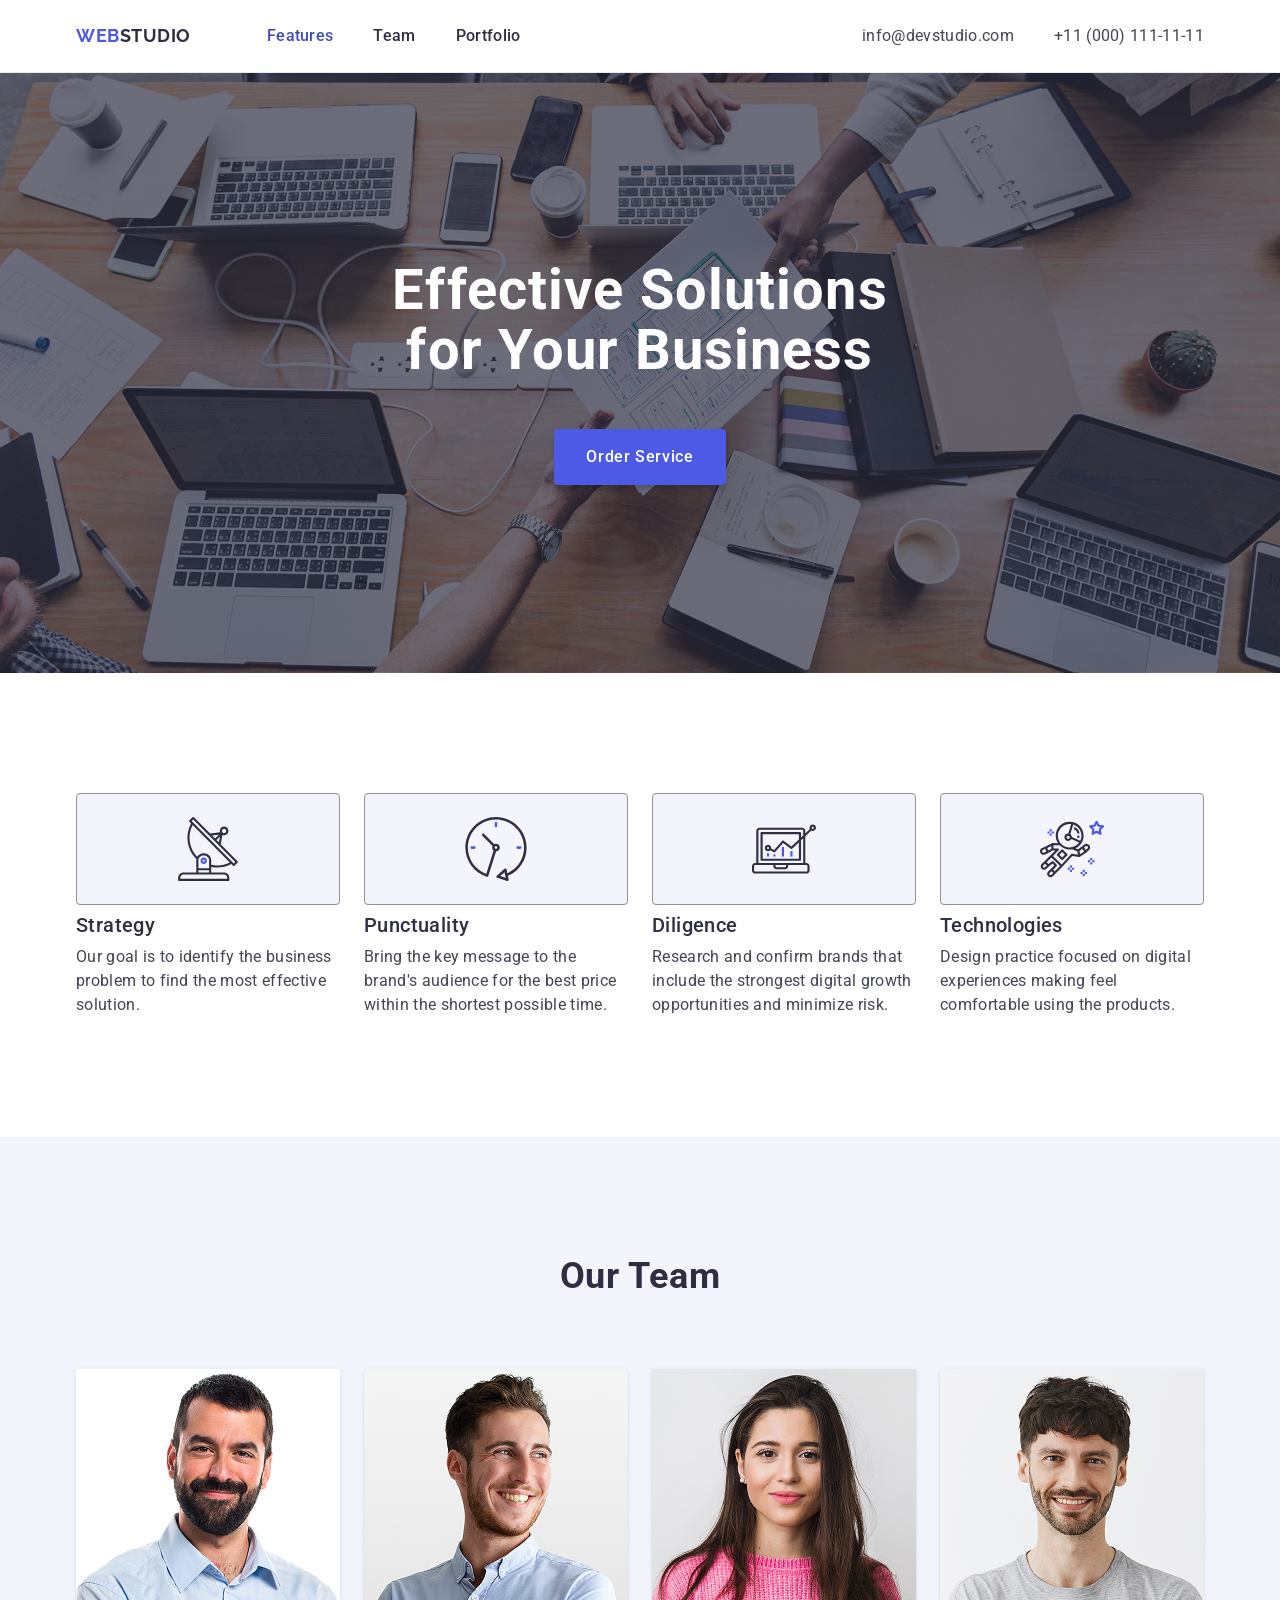
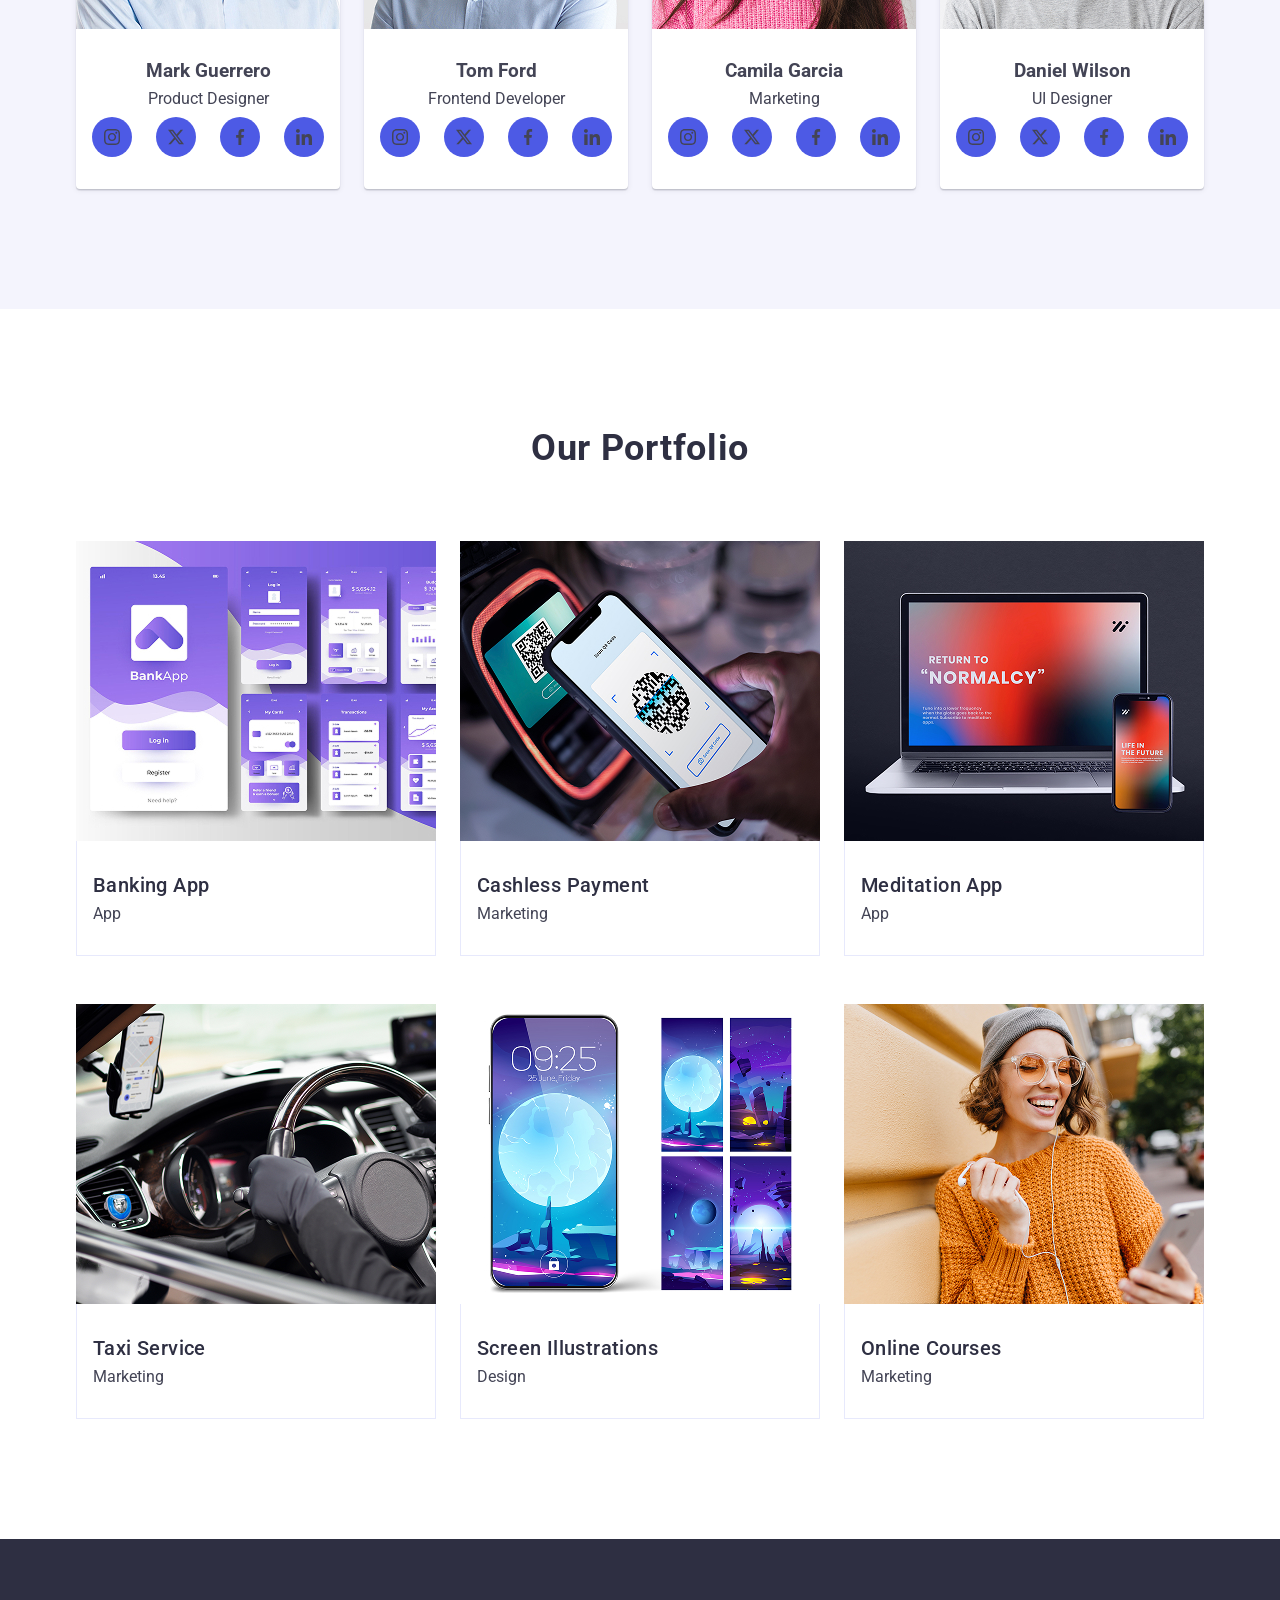
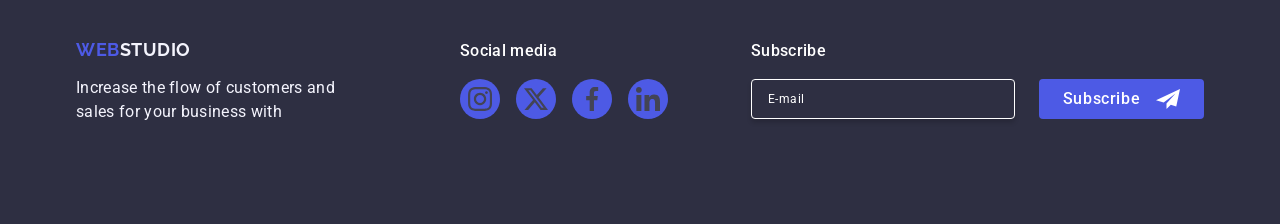
==== index.html @ b5dd8f67 "Initial commit" ====
<!doctype html>
<html lang="en">
  <head>
    <meta charset="UTF-8" />
    <meta name="viewport" content="width=device-width, initial-scale=1.0" />
    <title>WebStudio</title>

    <link
      rel="stylesheet"
      href="https://cdnjs.cloudflare.com/ajax/libs/modern-normalize/2.0.0/modern-normalize.min.css"
    />

    <link rel="preconnect" href="https://fonts.googleapis.com" />
    <link rel="preconnect" href="https://fonts.gstatic.com" crossorigin />
    <link
      href="https://fonts.googleapis.com/css2?family=Raleway:wght@700&family=Roboto:wght@400;500;700&display=swap"
      rel="stylesheet"
    />

    <link rel="stylesheet" href="./css/main.css" />
  </head>
  <body>
    <!-- HEADER -->
    <header id="header" class="header">
      <div class="header-container container">
        <a href="./index.html" class="logo">
          <span class="logo-web">WEB</span>STUDIO
        </a>
        <nav class="header-nav">
          <ul class="nav-list">
            <li><a href="./index.html" class="nav-link active">Features</a></li>
            <li><a href="" class="nav-link">Team</a></li>
            <li><a href="" class="nav-link">Portfolio</a></li>
          </ul>
        </nav>
        <address class="header-address">
          <ul class="address-list">
            <li>
              <a href="mailto:info@devstudio.com" class="address-link"
                >info@devstudio.com</a
              >
            </li>
            <li>
              <a href="tel:+110001111111" class="address-link"
                >+11 (000) 111-11-11</a
              >
            </li>
          </ul>
        </address>
      </div>
    </header>

    <main>
      <!-- HERO -->
      <section id="hero" class="hero">
        <div class="container">
          <h1 class="hero-title">Effective Solutions for Your Business</h1>
          <button type="button" class="hero-btn">Order Service</button>
        </div>
      </section>

      <!-- FEATURES -->
      <section id="features" class="features">
        <div class="container">
          <h2 class="sr-only">Our Features</h2>
          <ul class="features-list">
            <li class="features-item">
              <div class="features-icon-container">
                <svg class="features-icon" width="64" height="64">
                  <use href="./images/icons.svg#antena"></use>
                </svg>
              </div>
              <h3 class="features-subtitle">Strategy</h3>
              <p class="features-text">
                Our goal is to identify the business problem to find the most
                effective solution.
              </p>
            </li>
            <li class="features-item">
              <div class="features-icon-container">
                <svg class="features-icon" width="64" height="64">
                  <use href="./images/icons.svg#clock"></use>
                </svg>
              </div>
              <h3 class="features-subtitle">Punctuality</h3>
              <p class="features-text">
                Bring the key message to the brand's audience for the best price
                within the shortest possible time.
              </p>
            </li>
            <li class="features-item">
              <div class="features-icon-container">
                <svg class="features-icon" width="64" height="64">
                  <use href="./images/icons.svg#diagram"></use>
                </svg>
              </div>
              <h3 class="features-subtitle">Diligence</h3>
              <p class="features-text">
                Research and confirm brands that include the strongest digital
                growth opportunities and minimize risk.
              </p>
            </li>
            <li class="features-item">
              <div class="features-icon-container">
                <svg class="features-icon" width="64" height="64">
                  <use href="./images/icons.svg#astronaut"></use>
                </svg>
              </div>
              <h3 class="features-subtitle">Technologies</h3>
              <p class="features-text">
                Design practice focused on digital experiences making feel
                comfortable using the products.
              </p>
            </li>
          </ul>
        </div>
      </section>

      <!-- TEAM -->
      <section id="team" class="team">
        <div class="container">
          <h2 class="team-title">Our Team</h2>
          <ul class="team-list">
            <li class="team-item">
              <img src="./images/team-1.jpg" alt="Mark Guerrero" width="264" />
              <div class="card-content">
                <h3 class="team-member">Mark Guerrero</h3>
                <p class="team-role">Product Designer</p>
                <ul class="team-social-list">
                  <li class="team-social-item">
                    <a href="" class="team-social-link">
                      <svg class="team-social-icon" width="16" height="16">
                        <use href="./images/icons.svg#instagram"></use>
                      </svg>
                    </a>
                  </li>
                  <li class="team-social-item">
                    <a href="" class="team-social-link">
                      <svg class="team-social-icon" width="16" height="16">
                        <use href="./images/icons.svg#twitter"></use>
                      </svg>
                    </a>
                  </li>
                  <li class="team-social-item">
                    <a href="" class="team-social-link">
                      <svg class="team-social-icon" width="16" height="16">
                        <use href="./images/icons.svg#facebook"></use>
                      </svg>
                    </a>
                  </li>
                  <li class="team-social-item">
                    <a href="" class="team-social-link">
                      <svg class="team-social-icon" width="16" height="16">
                        <use href="./images/icons.svg#linkedin"></use>
                      </svg>
                    </a>
                  </li>
                </ul>
              </div>
            </li>
            <li class="team-item">
              <img src="./images/team-2.jpg" alt="Tom Ford" width="264" />
              <div class="card-content">
                <h3 class="team-member">Tom Ford</h3>
                <p class="team-role">Frontend Developer</p>
                <ul class="team-social-list">
                  <li class="team-social-item">
                    <a href="" class="team-social-link">
                      <svg class="team-social-icon" width="16" height="16">
                        <use href="./images/icons.svg#instagram"></use>
                      </svg>
                    </a>
                  </li>
                  <li class="team-social-item">
                    <a href="" class="team-social-link">
                      <svg class="team-social-icon" width="16" height="16">
                        <use href="./images/icons.svg#twitter"></use>
                      </svg>
                    </a>
                  </li>
                  <li class="team-social-item">
                    <a href="" class="team-social-link">
                      <svg class="team-social-icon" width="16" height="16">
                        <use href="./images/icons.svg#facebook"></use>
                      </svg>
                    </a>
                  </li>
                  <li class="team-social-item">
                    <a href="" class="team-social-link">
                      <svg class="team-social-icon" width="16" height="16">
                        <use href="./images/icons.svg#linkedin"></use>
                      </svg>
                    </a>
                  </li>
                </ul>
              </div>
            </li>
            <li class="team-item">
              <img src="./images/team-3.jpg" alt="Camila Garcia" width="264" />
              <div class="card-content">
                <h3 class="team-member">Camila Garcia</h3>
                <p class="team-role">Marketing</p>
                <ul class="team-social-list">
                  <li class="team-social-item">
                    <a href="" class="team-social-link">
                      <svg class="team-social-icon" width="16" height="16">
                        <use href="./images/icons.svg#instagram"></use>
                      </svg>
                    </a>
                  </li>
                  <li class="team-social-item">
                    <a href="" class="team-social-link">
                      <svg class="team-social-icon" width="16" height="16">
                        <use href="./images/icons.svg#twitter"></use>
                      </svg>
                    </a>
                  </li>
                  <li class="team-social-item">
                    <a href="" class="team-social-link">
                      <svg class="team-social-icon" width="16" height="16">
                        <use href="./images/icons.svg#facebook"></use>
                      </svg>
                    </a>
                  </li>
                  <li class="team-social-item">
                    <a href="" class="team-social-link">
                      <svg class="team-social-icon" width="16" height="16">
                        <use href="./images/icons.svg#linkedin"></use>
                      </svg>
                    </a>
                  </li>
                </ul>
              </div>
            </li>
            <li class="team-item">
              <img src="./images/team-4.jpg" alt="Daniel Wilson" width="264" />
              <div class="card-content">
                <h3 class="team-member">Daniel Wilson</h3>
                <p class="team-role">UI Designer</p>
                <ul class="team-social-list">
                  <li class="team-social-item">
                    <a href="" class="team-social-link">
                      <svg class="team-social-icon" width="16" height="16">
                        <use href="./images/icons.svg#instagram"></use>
                      </svg>
                    </a>
                  </li>
                  <li class="team-social-item">
                    <a href="" class="team-social-link">
                      <svg class="team-social-icon" width="16" height="16">
                        <use href="./images/icons.svg#twitter"></use>
                      </svg>
                    </a>
                  </li>
                  <li class="team-social-item">
                    <a href="" class="team-social-link">
                      <svg class="team-social-icon" width="16" height="16">
                        <use href="./images/icons.svg#facebook"></use>
                      </svg>
                    </a>
                  </li>
                  <li class="team-social-item">
                    <a href="" class="team-social-link">
                      <svg class="team-social-icon" width="16" height="16">
                        <use href="./images/icons.svg#linkedin"></use>
                      </svg>
                    </a>
                  </li>
                </ul>
              </div>
            </li>
          </ul>
        </div>
      </section>

      <!-- PORTFOLIO -->
      <section id="portfolio" class="portfolio">
        <div class="container">
          <h2 class="portfolio-title">Our Portfolio</h2>
          <ul class="portfolio-list">
            <li class="portfolio-item">
              <a href="" class="portfolio-link">
                <div class="portfolio-cover-wrap">
                  <img
                    src="./images/portfolio-1.jpg"
                    alt="Banking App"
                    width="360"
                    height="300"
                  />
                  <p class="portfolio-cover-text">
                    14 Stylish and User-Friendly App Design Concepts · Task
                    Manager App · Calorie Tracker App · Exotic Fruit Ecommerce
                    App · Cloud Storage App
                  </p>
                </div>
                <div class="portfolio-card-content">
                  <h3 class="portfolio-subtitle">Banking App</h3>
                  <p class="portfolio-type">App</p>
                </div>
              </a>
            </li>
            <li class="portfolio-item">
              <a href="" class="portfolio-link">
                <div class="portfolio-cover-wrap">
                  <img
                    src="./images/portfolio-2.jpg"
                    alt="Cashless Payment"
                    width="360"
                    height="300"
                  />
                  <p class="portfolio-cover-text">
                    14 Stylish and User-Friendly App Design Concepts · Task
                    Manager App · Calorie Tracker App · Exotic Fruit Ecommerce
                    App · Cloud Storage App
                  </p>
                </div>
                <div class="portfolio-card-content">
                  <h3 class="portfolio-subtitle">Cashless Payment</h3>
                  <p class="portfolio-type">Marketing</p>
                </div>
              </a>
            </li>
            <li class="portfolio-item">
              <a href="" class="portfolio-link">
                <div class="portfolio-cover-wrap">
                  <img
                    src="./images/portfolio-3.jpg"
                    alt="Meditation App"
                    width="360"
                    height="300"
                  />
                  <p class="portfolio-cover-text">
                    14 Stylish and User-Friendly App Design Concepts · Task
                    Manager App · Calorie Tracker App · Exotic Fruit Ecommerce
                    App · Cloud Storage App
                  </p>
                </div>
                <div class="portfolio-card-content">
                  <h3 class="portfolio-subtitle">Meditation App</h3>
                  <p class="portfolio-type">App</p>
                </div>
              </a>
            </li>
            <li class="portfolio-item">
              <a href="" class="portfolio-link">
                <div class="portfolio-cover-wrap">
                  <img
                    src="./images/portfolio-4.jpg"
                    alt="Taxi Service"
                    width="360"
                    height="300"
                  />
                  <p class="portfolio-cover-text">
                    14 Stylish and User-Friendly App Design Concepts · Task
                    Manager App · Calorie Tracker App · Exotic Fruit Ecommerce
                    App · Cloud Storage App
                  </p>
                </div>
                <div class="portfolio-card-content">
                  <h3 class="portfolio-subtitle">Taxi Service</h3>
                  <p class="portfolio-type">Marketing</p>
                </div>
              </a>
            </li>
            <li class="portfolio-item">
              <a href="" class="portfolio-link">
                <div class="portfolio-cover-wrap">
                  <img
                    src="./images/portfolio-5.jpg"
                    alt="Screen Illustrations"
                    width="360"
                    height="300"
                  />
                  <p class="portfolio-cover-text">
                    14 Stylish and User-Friendly App Design Concepts · Task
                    Manager App · Calorie Tracker App · Exotic Fruit Ecommerce
                    App · Cloud Storage App
                  </p>
                </div>
                <div class="portfolio-card-content">
                  <h3 class="portfolio-subtitle">Screen Illustrations</h3>
                  <p class="portfolio-type">Design</p>
                </div>
              </a>
            </li>
            <li class="portfolio-item">
              <a href="" class="portfolio-link">
                <div class="portfolio-cover-wrap">
                  <img
                    src="./images/portfolio-6.jpg"
                    alt="Online Courses"
                    width="360"
                    height="300"
                  />
                  <p class="portfolio-cover-text">
                    14 Stylish and User-Friendly App Design Concepts · Task
                    Manager App · Calorie Tracker App · Exotic Fruit Ecommerce
                    App · Cloud Storage App
                  </p>
                </div>
                <div class="portfolio-card-content">
                  <h3 class="portfolio-subtitle">Online Courses</h3>
                  <p class="portfolio-type">Marketing</p>
                </div>
              </a>
            </li>
          </ul>
        </div>
      </section>
    </main>

    <!-- FOOTER -->
    <footer id="footer" class="footer">
      <div class="container footer-container">
        <div class="footer-info">
          <a href="./index.html" class="logo footer-logo">
            <span class="logo-web">WEB</span>STUDIO
          </a>
          <p class="footer-text">
            Increase the flow of customers and sales for your business with
          </p>
        </div>
        <div class="footer-social">
          <p class="footer-social-text">Social media</p>
          <ul class="footer-social-list">
            <li class="footer-social-item">
              <a href="#modal" class="footer-social-link" data-modal-open>
                <svg class="footer-social-icon" width="24" height="24">
                  <use href="./images/icons.svg#instagram"></use>
                </svg>
              </a>
            </li>
            <li class="footer-social-item">
              <a href="#modal" class="footer-social-link" data-modal-open>
                <svg class="footer-social-icon" width="24" height="24">
                  <use href="./images/icons.svg#twitter"></use>
                </svg>
              </a>
            </li>
            <li class="footer-social-item">
              <a href="#modal" class="footer-social-link" data-modal-open>
                <svg class="footer-social-icon" width="24" height="24">
                  <use href="./images/icons.svg#facebook"></use>
                </svg>
              </a>
            </li>
            <li class="footer-social-item">
              <a href="#modal" class="footer-social-link" data-modal-open>
                <svg class="footer-social-icon" width="24" height="24">
                  <use href="./images/icons.svg#linkedin"></use>
                </svg>
              </a>
            </li>
          </ul>
        </div>
        <div class="footer-subscribe">
          <p class="footer-subscribe-title">Subscribe</p>
          <form class="footer-form">
            <label class="footer-label">
              <input
                type="email"
                name="footer-email"
                class="footer-input"
                placeholder="E-mail"
                required
              />
            </label>
            <button type="submit" class="footer-submit-btn">
              Subscribe
              <svg class="footer-btn-icon" width="24" height="24">
                <use href="./images/icons.svg#icon-subscribe"></use>
              </svg>
            </button>
          </form>
        </div>
      </div>
    </footer>

    <div class="backdrop" id="modal" data-modal>
      <div class="modal">
        <button type="button" class="modal-close-btn" data-modal-close>
          <svg class="modal-close-icon" width="8" height="8">
            <use href="./images/icons.svg#icon-close"></use>
          </svg>
        </button>

        <p class="modal-title">Leave your contacts and we will call you back</p>

        <form class="modal-form">
          <div class="modal-field">
            <label for="user-name" class="modal-label">Name</label>
            <div class="modal-input-wrap">
              <input
                type="text"
                name="user-name"
                id="user-name"
                class="modal-input"
                required
              />
              <svg class="modal-icon" width="18" height="24">
                <use href="./images/icons.svg#icon-person"></use>
              </svg>
            </div>
          </div>

          <div class="modal-field">
            <label for="user-phone" class="modal-label">Phone</label>
            <div class="modal-input-wrap">
              <input
                type="tel"
                name="user-phone"
                id="user-phone"
                class="modal-input"
                required
              />
              <svg class="modal-icon" width="18" height="24">
                <use href="./images/icons.svg#icon-phone"></use>
              </svg>
            </div>
          </div>

          <div class="modal-field">
            <label for="user-email" class="modal-label">Email</label>
            <div class="modal-input-wrap">
              <input
                type="email"
                name="user-email"
                id="user-email"
                class="modal-input"
                required
              />
              <svg class="modal-icon" width="18" height="24">
                <use href="./images/icons.svg#icon-email"></use>
              </svg>
            </div>
          </div>

          <div class="modal-field modal-comment-field">
            <label for="user-comment" class="modal-label">Comment</label>
            <textarea
              name="user-comment"
              id="user-comment"
              placeholder="Text input"
              class="modal-textarea"
            ></textarea>
          </div>

          <div class="modal-field checkbox-field">
            <input
              type="checkbox"
              name="privacy"
              value="true"
              id="user-privacy"
              class="modal-checkbox visually-hidden"
              required
            />
            <label for="user-privacy" class="check-text">
              <span class="custom-checkbox">
                <svg class="checbox-icon" width="10" height="8">
                  <use href="./images/icons.svg#icon-send"></use>
                </svg>
              </span>
              I accept the terms and conditions of the
              <a href="#">Privacy Policy</a>
            </label>
          </div>

          <button type="submit" class="modal-submit-btn">Send</button>
        </form>
      </div>
    </div>
  </body>
</html>
---- css/main.css ----
@import './common.css';
@import './header.css';
@import './hero.css';
@import './features.css';
@import './team.css';
@import './portfolio.css';
@import './footer.css';
@import './modal.css';
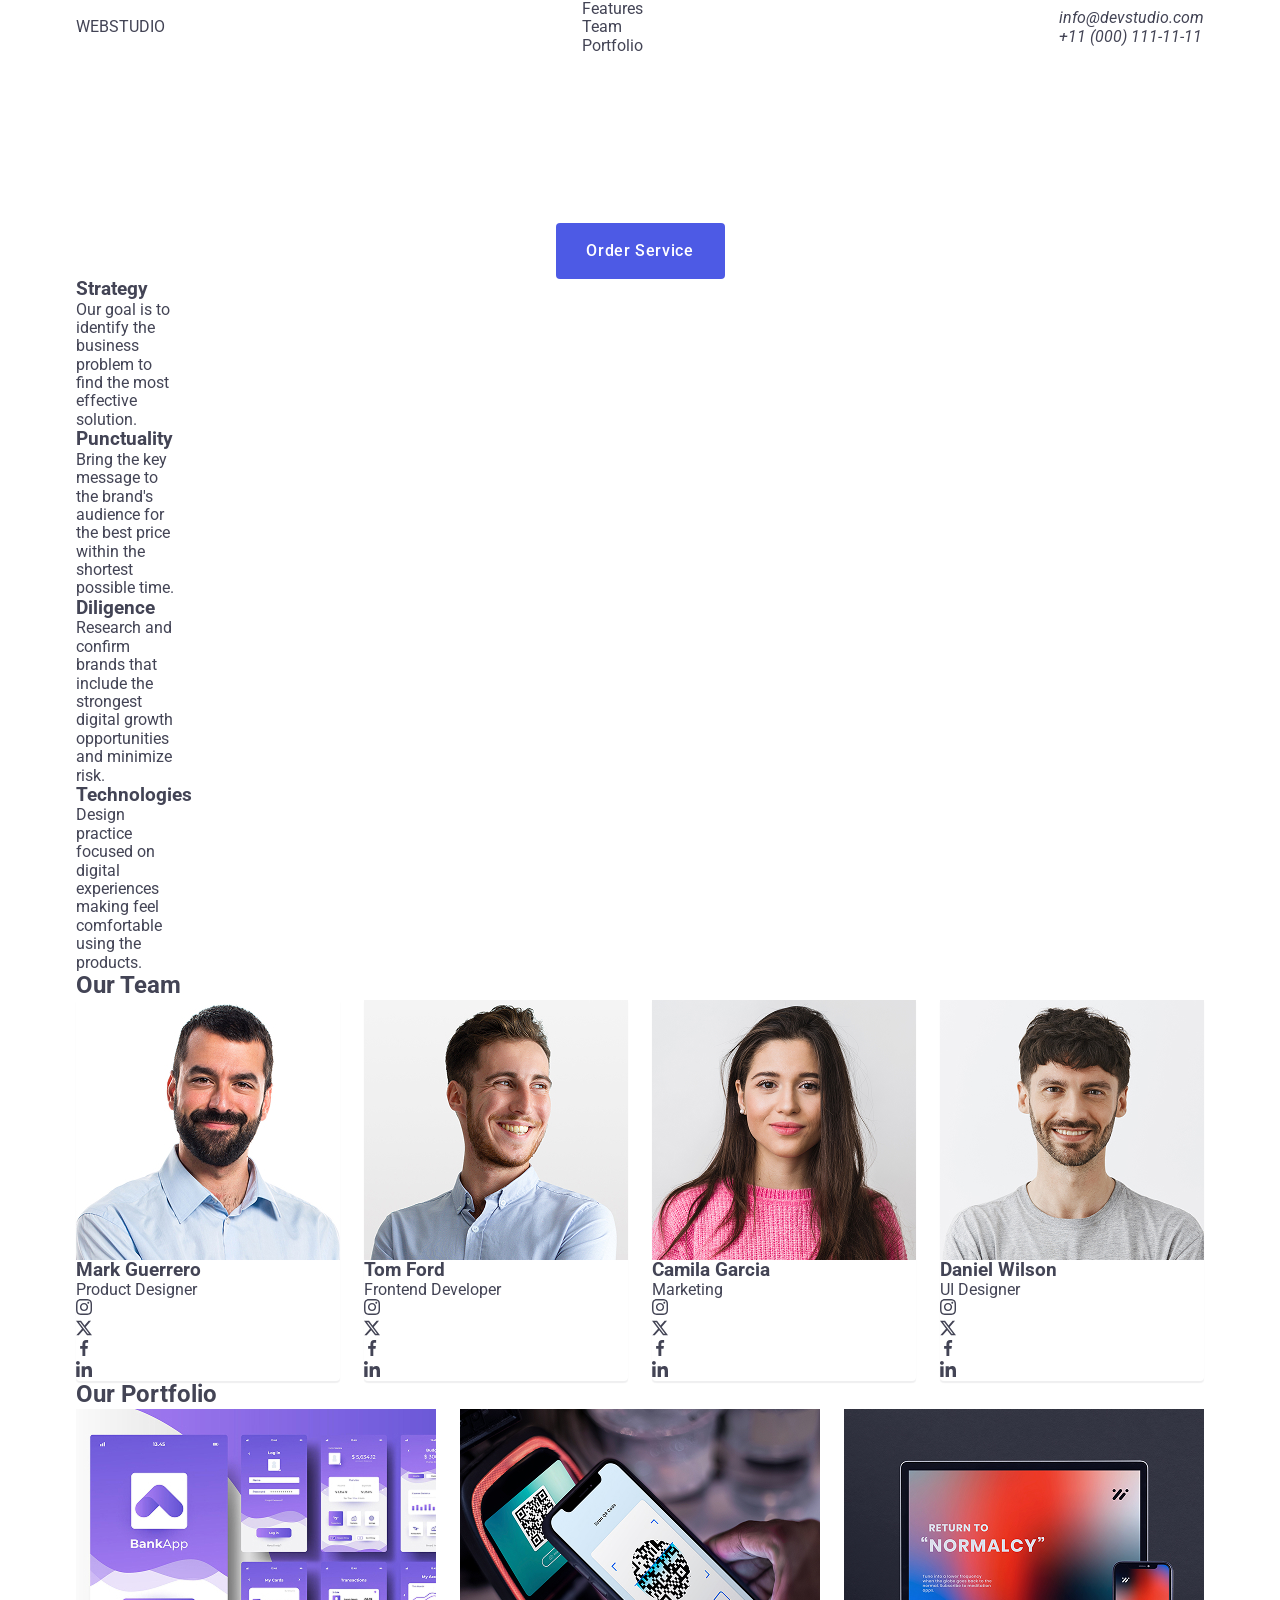
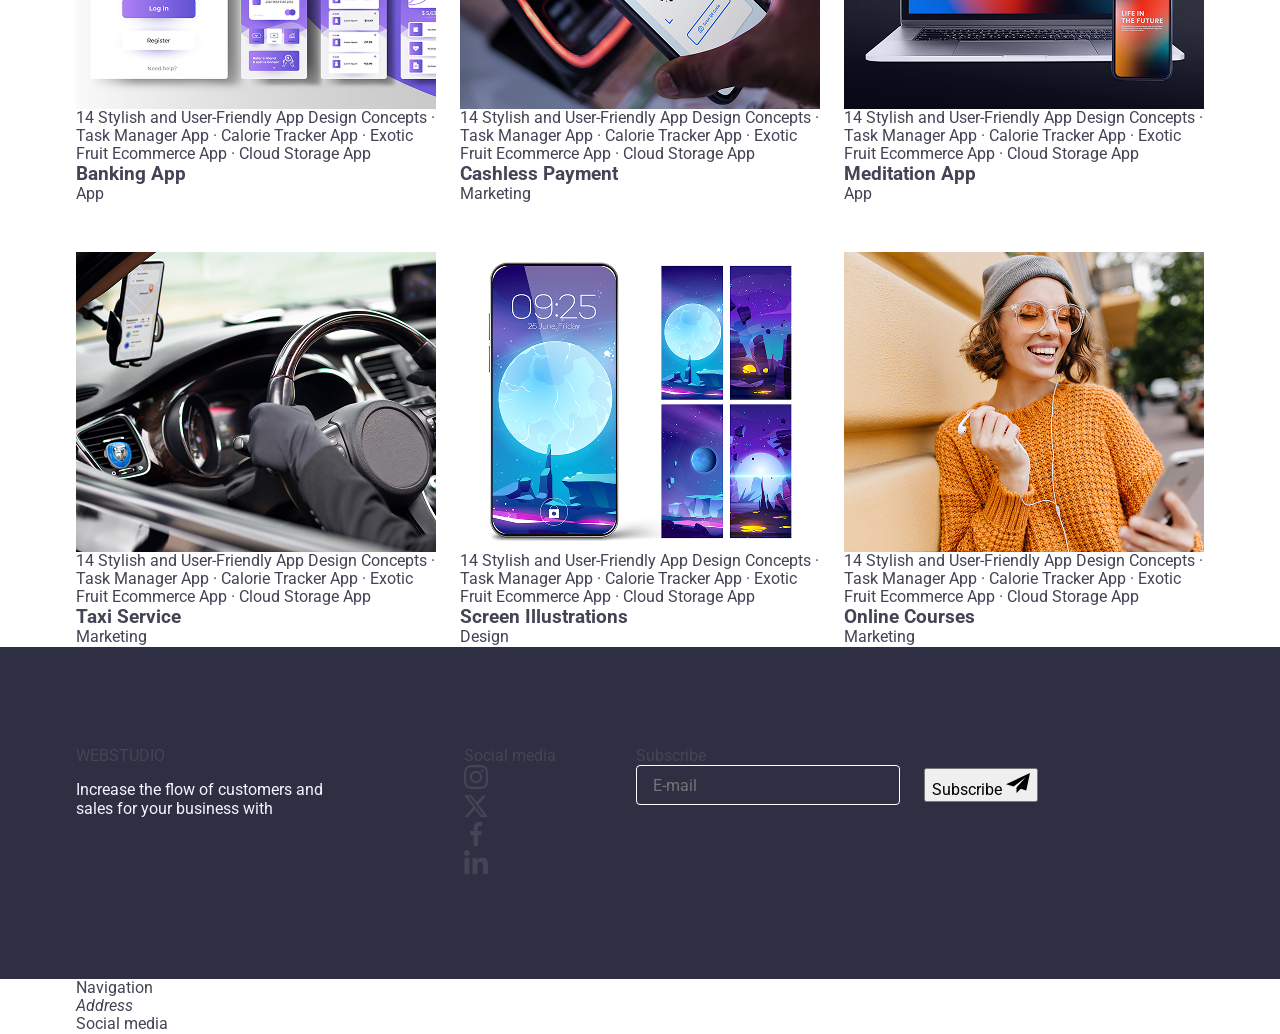
==== commit 76c6a989: "add hw-06 files" ====
--- a/index.html
+++ b/index.html
@@ -476,7 +476,7 @@
       </div>
     </footer>
 
-    <div class="backdrop" id="modal" data-modal>
+    <div class="backdrop hide" id="modal" data-modal>
       <div class="modal">
         <button type="button" class="modal-close-btn" data-modal-close>
           <svg class="modal-close-icon" width="8" height="8">
@@ -569,5 +569,11 @@
         </form>
       </div>
     </div>
+    <div id="mobile-menu" class="mobile-menu">
+      <div class="container mobile-container">
+        <nav>Navigation</nav>
+        <address>Address</address>
+        <div>Social media</div>
+    </div>
   </body>
 </html>
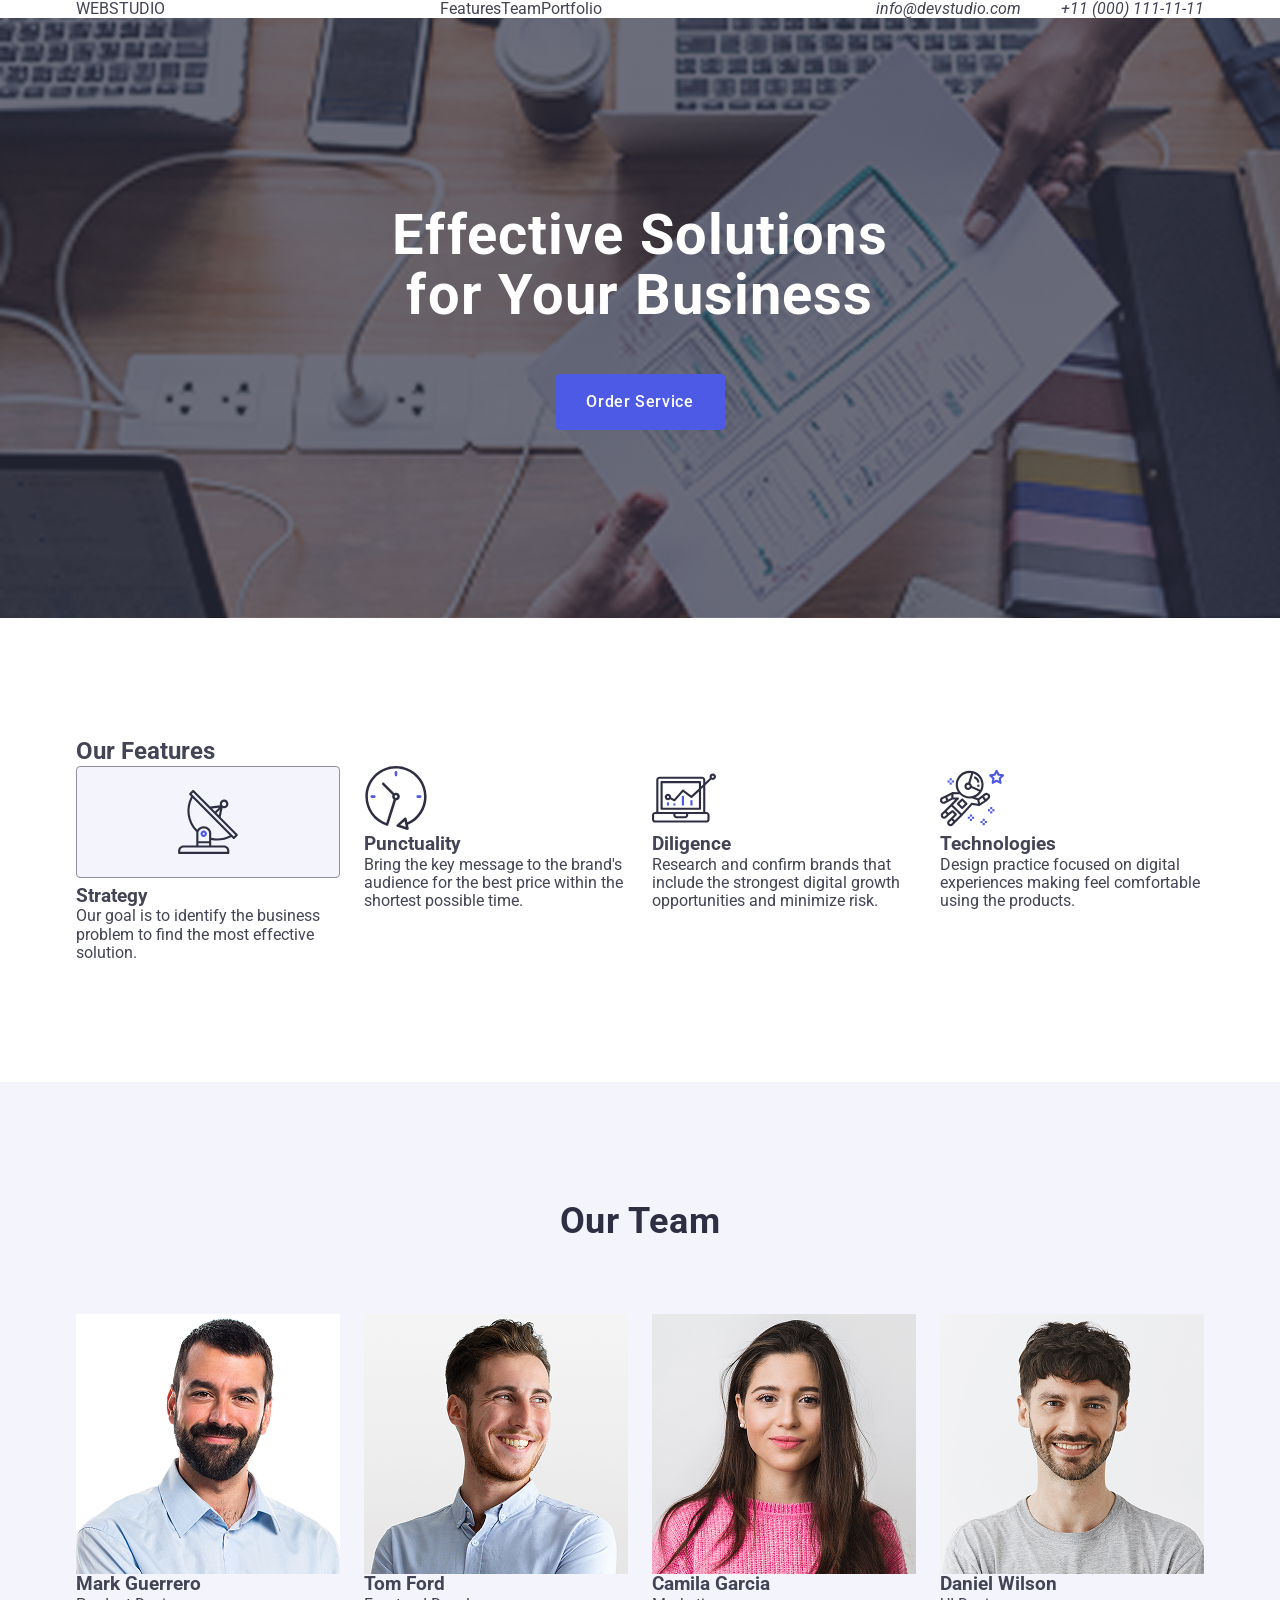
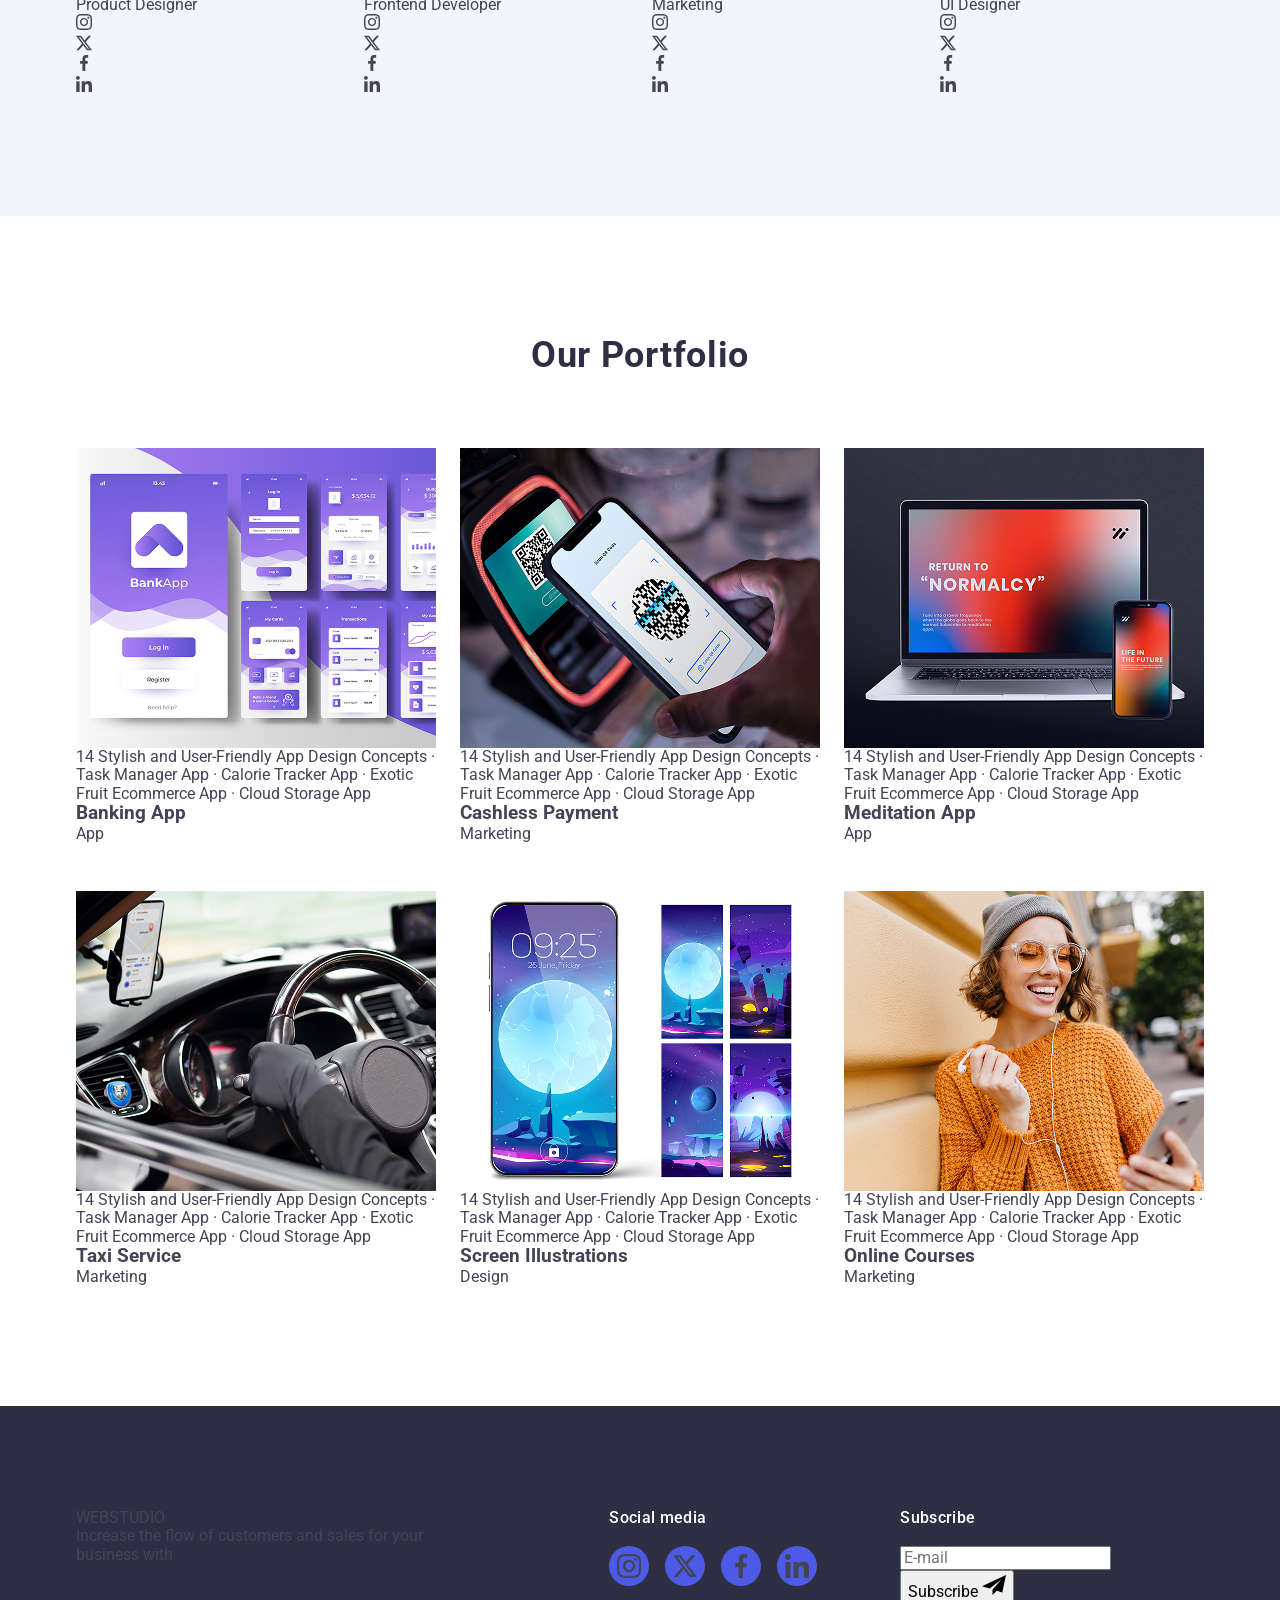
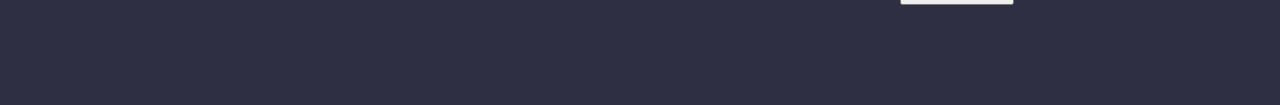
==== commit 781be5da: "fhuig" ====
--- a/index.html
+++ b/index.html
@@ -27,14 +27,19 @@
           <span class="logo-web">WEB</span>STUDIO
         </a>
         <nav class="header-nav">
-          <ul class="nav-list">
+          <ul class="site-nav nav-list">
             <li><a href="./index.html" class="nav-link active">Features</a></li>
             <li><a href="" class="nav-link">Team</a></li>
             <li><a href="" class="nav-link">Portfolio</a></li>
           </ul>
         </nav>
+        <button class="menu-open-btn" type="button" aria-label="Open menu">
+          <svg class="menu-open-icon" width="24" height="24">
+            <use href="./images/icons.svg#icon-burger"></use>
+          </svg>
+        </button>
         <address class="header-address">
-          <ul class="address-list">
+          <ul class="header-address-list address-list">
             <li>
               <a href="mailto:info@devstudio.com" class="address-link"
                 >info@devstudio.com</a
@@ -52,7 +57,7 @@
 
     <main>
       <!-- HERO -->
-      <section id="hero" class="hero">
+      <section id="hero" class="hero hero-section">
         <div class="container">
           <h1 class="hero-title">Effective Solutions for Your Business</h1>
           <button type="button" class="hero-btn">Order Service</button>
@@ -60,12 +65,12 @@
       </section>
 
       <!-- FEATURES -->
-      <section id="features" class="features">
+      <section id="features" class="section features-section">
         <div class="container">
-          <h2 class="sr-only">Our Features</h2>
+          <h2 class="visually-hidden">Our Features</h2>
           <ul class="features-list">
             <li class="features-item">
-              <div class="features-icon-container">
+              <div class="features-icon-wrapper">
                 <svg class="features-icon" width="64" height="64">
                   <use href="./images/icons.svg#antena"></use>
                 </svg>
@@ -122,7 +127,12 @@
           <h2 class="team-title">Our Team</h2>
           <ul class="team-list">
             <li class="team-item">
-              <img src="./images/team-1.jpg" alt="Mark Guerrero" width="264" />
+              <img
+                src="./images/team-1.jpg"
+                srcset="./images/team-1.jpg 1x, ./images/team-1@2x.jpg 2x"
+                alt="Mark Guerrero"
+                width="264"
+              />
               <div class="card-content">
                 <h3 class="team-member">Mark Guerrero</h3>
                 <p class="team-role">Product Designer</p>
@@ -159,7 +169,12 @@
               </div>
             </li>
             <li class="team-item">
-              <img src="./images/team-2.jpg" alt="Tom Ford" width="264" />
+              <img
+                src="./images/team-2.jpg"
+                srcset="./images/team-2.jpg 1x, ./images/team-2@2x.jpg 2x"
+                alt="Tom Ford"
+                width="264"
+              />
               <div class="card-content">
                 <h3 class="team-member">Tom Ford</h3>
                 <p class="team-role">Frontend Developer</p>
@@ -196,7 +211,12 @@
               </div>
             </li>
             <li class="team-item">
-              <img src="./images/team-3.jpg" alt="Camila Garcia" width="264" />
+              <img
+                src="./images/team-3.jpg"
+                srcset="./images/team-3.jpg 1x, ./images/team-3@2x.jpg 2x"
+                alt="Camila Garcia"
+                width="264"
+              />
               <div class="card-content">
                 <h3 class="team-member">Camila Garcia</h3>
                 <p class="team-role">Marketing</p>
@@ -233,7 +253,12 @@
               </div>
             </li>
             <li class="team-item">
-              <img src="./images/team-4.jpg" alt="Daniel Wilson" width="264" />
+              <img
+                src="./images/team-4.jpg"
+                srcset="./images/team-4.jpg 1x, ./images/team-4@2x.jpg 2x"
+                alt="Daniel Wilson"
+                width="264"
+              />
               <div class="card-content">
                 <h3 class="team-member">Daniel Wilson</h3>
                 <p class="team-role">UI Designer</p>
@@ -283,6 +308,10 @@
                 <div class="portfolio-cover-wrap">
                   <img
                     src="./images/portfolio-1.jpg"
+                    srcset="
+                      ./images/portfolio-1.jpg    1x,
+                      ./images/portfolio-1@2x.jpg 2x
+                    "
                     alt="Banking App"
                     width="360"
                     height="300"
@@ -304,6 +333,10 @@
                 <div class="portfolio-cover-wrap">
                   <img
                     src="./images/portfolio-2.jpg"
+                    srcset="
+                      ./images/portfolio-2.jpg    1x,
+                      ./images/portfolio-2@2x.jpg 2x
+                    "
                     alt="Cashless Payment"
                     width="360"
                     height="300"
@@ -325,6 +358,10 @@
                 <div class="portfolio-cover-wrap">
                   <img
                     src="./images/portfolio-3.jpg"
+                    srcset="
+                      ./images/portfolio-3.jpg    1x,
+                      ./images/portfolio-3@2x.jpg 2x
+                    "
                     alt="Meditation App"
                     width="360"
                     height="300"
@@ -346,6 +383,10 @@
                 <div class="portfolio-cover-wrap">
                   <img
                     src="./images/portfolio-4.jpg"
+                    srcset="
+                      ./images/portfolio-4.jpg    1x,
+                      ./images/portfolio-4@2x.jpg 2x
+                    "
                     alt="Taxi Service"
                     width="360"
                     height="300"
@@ -367,6 +408,10 @@
                 <div class="portfolio-cover-wrap">
                   <img
                     src="./images/portfolio-5.jpg"
+                    srcset="
+                      ./images/portfolio-5.jpg    1x,
+                      ./images/portfolio-5@2x.jpg 2x
+                    "
                     alt="Screen Illustrations"
                     width="360"
                     height="300"
@@ -388,6 +433,10 @@
                 <div class="portfolio-cover-wrap">
                   <img
                     src="./images/portfolio-6.jpg"
+                    srcset="
+                      ./images/portfolio-6.jpg    1x,
+                      ./images/portfolio-6@2x.jpg 2x
+                    "
                     alt="Online Courses"
                     width="360"
                     height="300"
@@ -421,7 +470,7 @@
           </p>
         </div>
         <div class="footer-social">
-          <p class="footer-social-text">Social media</p>
+          <p class="footer-social-title">Social media</p>
           <ul class="footer-social-list">
             <li class="footer-social-item">
               <a href="#modal" class="footer-social-link" data-modal-open>
@@ -454,7 +503,7 @@
           </ul>
         </div>
         <div class="footer-subscribe">
-          <p class="footer-subscribe-title">Subscribe</p>
+          <p class="footer-form-title">Subscribe</p>
           <form class="footer-form">
             <label class="footer-label">
               <input
@@ -574,6 +623,7 @@
         <nav>Navigation</nav>
         <address>Address</address>
         <div>Social media</div>
+      </div>
     </div>
   </body>
 </html>
--- a/css/main.css
+++ b/css/main.css
@@ -6,3 +6,4 @@
 @import './portfolio.css';
 @import './footer.css';
 @import './modal.css';
+@import './mobile-menu.css';
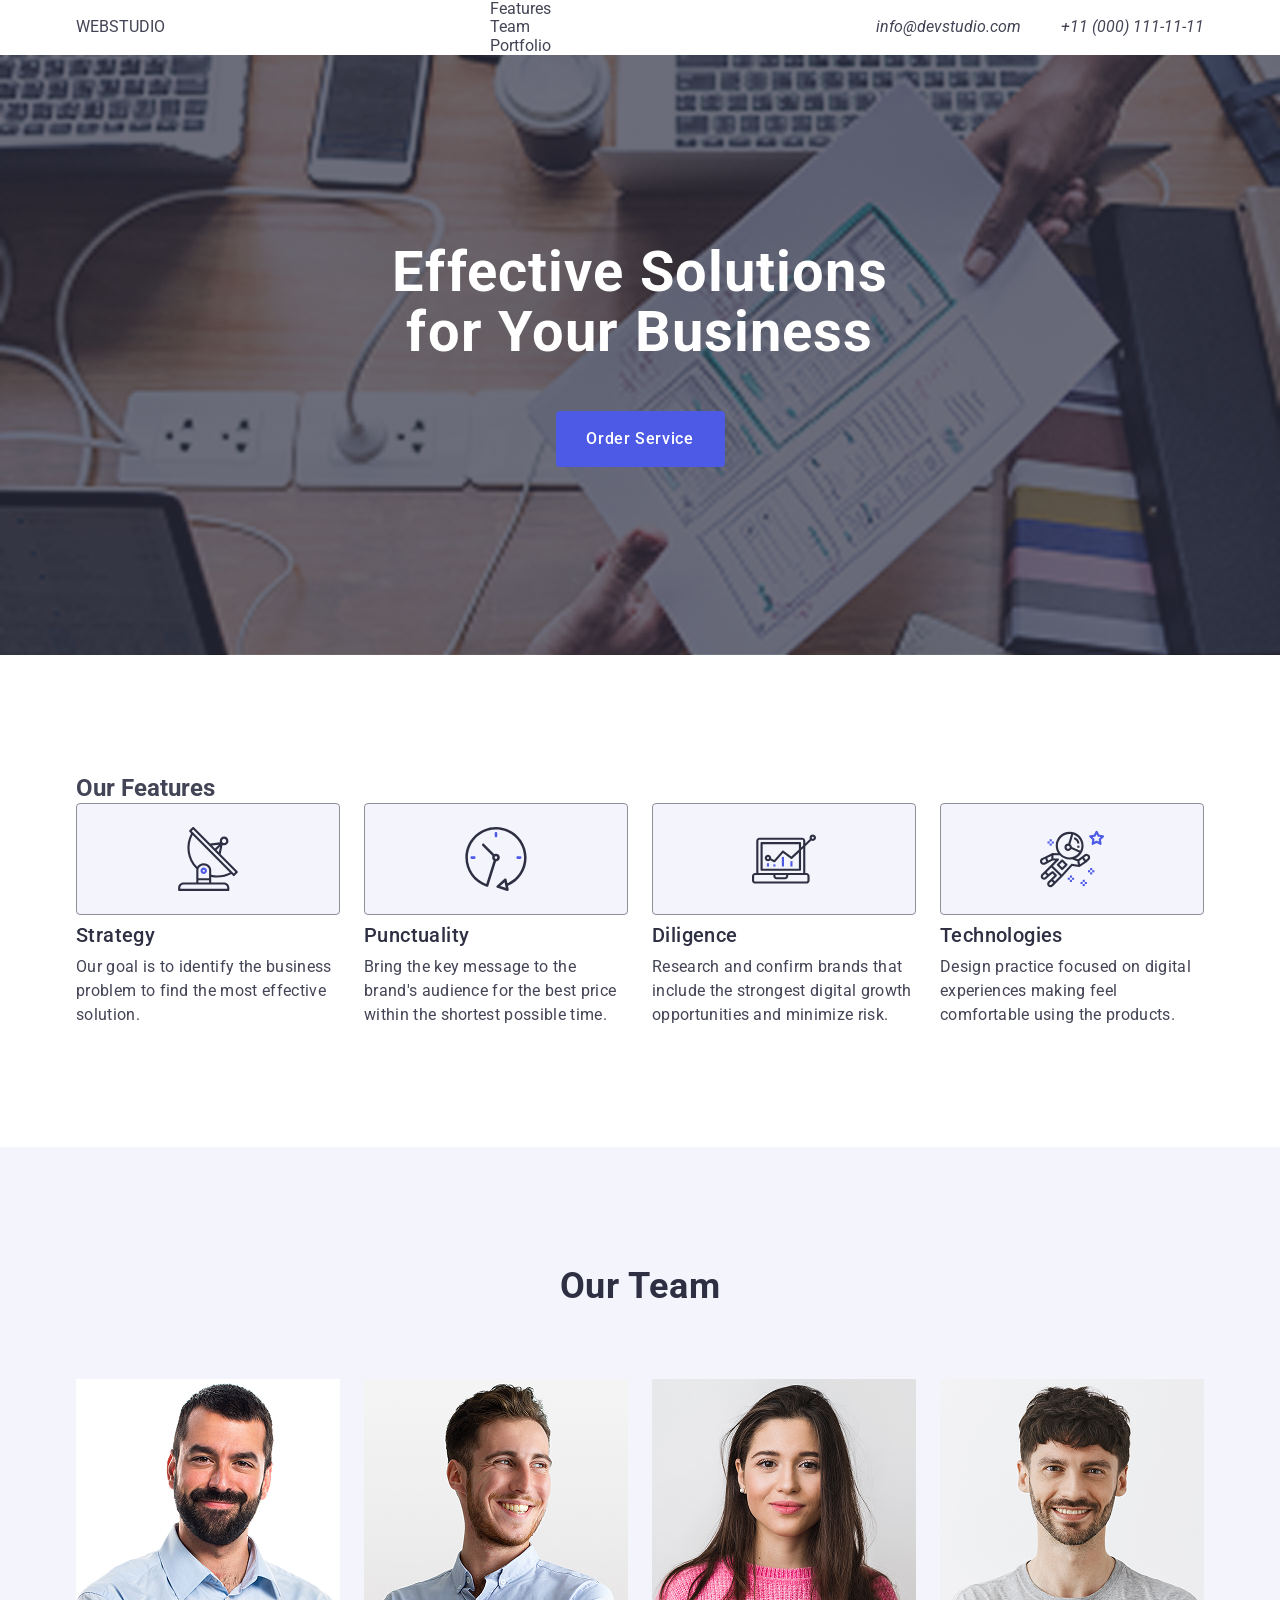
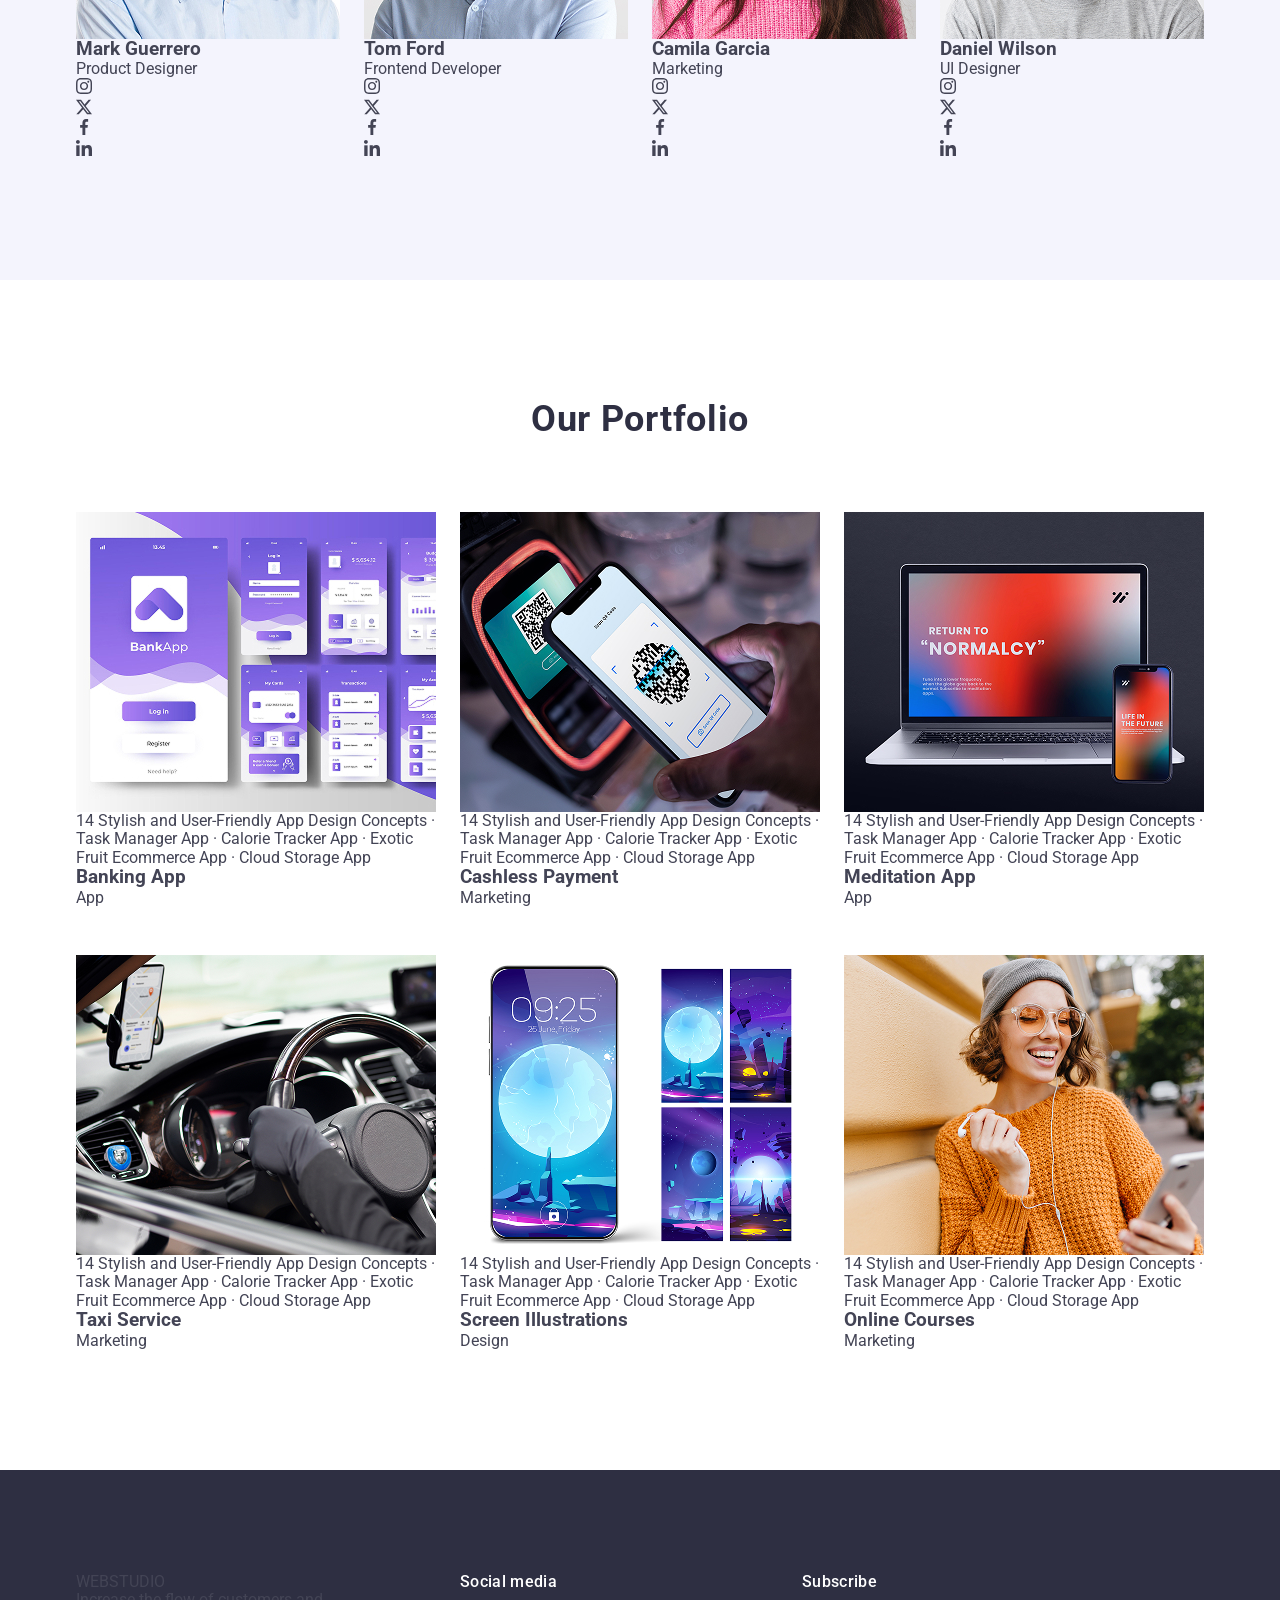
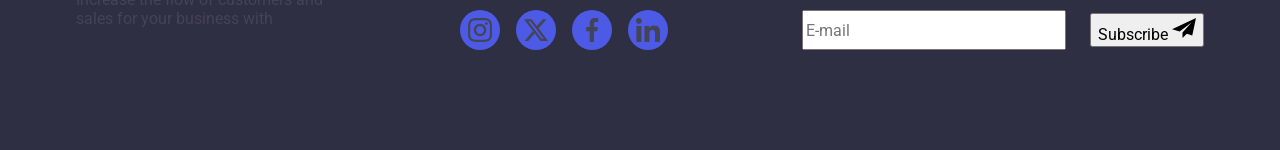
==== commit 3db60b7e: "kjj" ====
--- a/index.html
+++ b/index.html
@@ -82,7 +82,7 @@
               </p>
             </li>
             <li class="features-item">
-              <div class="features-icon-container">
+              <div class="features-icon-wrapper">
                 <svg class="features-icon" width="64" height="64">
                   <use href="./images/icons.svg#clock"></use>
                 </svg>
@@ -94,7 +94,7 @@
               </p>
             </li>
             <li class="features-item">
-              <div class="features-icon-container">
+              <div class="features-icon-wrapper">
                 <svg class="features-icon" width="64" height="64">
                   <use href="./images/icons.svg#diagram"></use>
                 </svg>
@@ -106,7 +106,7 @@
               </p>
             </li>
             <li class="features-item">
-              <div class="features-icon-container">
+              <div class="features-icon-wrapper">
                 <svg class="features-icon" width="64" height="64">
                   <use href="./images/icons.svg#astronaut"></use>
                 </svg>
@@ -525,105 +525,71 @@
       </div>
     </footer>
 
-    <div class="backdrop hide" id="modal" data-modal>
-      <div class="modal">
-        <button type="button" class="modal-close-btn" data-modal-close>
-          <svg class="modal-close-icon" width="8" height="8">
-            <use href="./images/icons.svg#icon-close"></use>
-          </svg>
-        </button>
-
-        <p class="modal-title">Leave your contacts and we will call you back</p>
-
-        <form class="modal-form">
-          <div class="modal-field">
-            <label for="user-name" class="modal-label">Name</label>
-            <div class="modal-input-wrap">
-              <input
-                type="text"
-                name="user-name"
-                id="user-name"
-                class="modal-input"
-                required
-              />
-              <svg class="modal-icon" width="18" height="24">
-                <use href="./images/icons.svg#icon-person"></use>
-              </svg>
-            </div>
-          </div>
-
-          <div class="modal-field">
-            <label for="user-phone" class="modal-label">Phone</label>
-            <div class="modal-input-wrap">
-              <input
-                type="tel"
-                name="user-phone"
-                id="user-phone"
-                class="modal-input"
-                required
-              />
-              <svg class="modal-icon" width="18" height="24">
-                <use href="./images/icons.svg#icon-phone"></use>
-              </svg>
-            </div>
-          </div>
-
-          <div class="modal-field">
-            <label for="user-email" class="modal-label">Email</label>
-            <div class="modal-input-wrap">
-              <input
-                type="email"
-                name="user-email"
-                id="user-email"
-                class="modal-input"
-                required
-              />
-              <svg class="modal-icon" width="18" height="24">
-                <use href="./images/icons.svg#icon-email"></use>
-              </svg>
-            </div>
-          </div>
-
-          <div class="modal-field modal-comment-field">
-            <label for="user-comment" class="modal-label">Comment</label>
-            <textarea
-              name="user-comment"
-              id="user-comment"
-              placeholder="Text input"
-              class="modal-textarea"
-            ></textarea>
-          </div>
-
-          <div class="modal-field checkbox-field">
-            <input
-              type="checkbox"
-              name="privacy"
-              value="true"
-              id="user-privacy"
-              class="modal-checkbox visually-hidden"
-              required
-            />
-            <label for="user-privacy" class="check-text">
-              <span class="custom-checkbox">
-                <svg class="checbox-icon" width="10" height="8">
-                  <use href="./images/icons.svg#icon-send"></use>
-                </svg>
-              </span>
-              I accept the terms and conditions of the
-              <a href="#">Privacy Policy</a>
-            </label>
-          </div>
-
-          <button type="submit" class="modal-submit-btn">Send</button>
-        </form>
-      </div>
+<div class="mobile-menu" id="mobile-menu">
+  <div class="container mobile-menu-container">
+    <button class="mobile-menu-close-btn" type="button">
+      <svg class="mobile-menu-close-icon" width="8" height="8">
+        <use href="./images/icons.svg#icon-close"></use>
+      </svg>
+    </button>
+
+    <nav class="mobile-menu-nav">
+      <ul class="mobile-menu-nav-list">
+        <li class="mobile-menu-nav-item">
+          <a class="mobile-menu-nav-link active" href="./index.html">Studio</a>
+        </li>
+        <li class="mobile-menu-nav-item">
+          <a class="mobile-menu-nav-link" href="#portfolio">Portfolio</a>
+        </li>
+        <li class="mobile-menu-nav-item">
+          <a class="mobile-menu-nav-link" href="#contacts">Contacts</a>
+        </li>
+      </ul>
+    </nav>
+
+    <div class="mobile-menu-contacts-wrapper">
+      <address class="mobile-menu-address">
+        <ul class="mobile-menu-address-list">
+          <li class="mobile-menu-address-item">
+            <a class="mobile-menu-address-link accent" href="tel:+110001111111">+11 (000) 111-11-11</a>
+          </li>
+          <li class="mobile-menu-address-item">
+            <a class="mobile-menu-address-link" href="mailto:info@devstudio.com">info@devstudio.com</a>
+          </li>
+        </ul>
+      </address>
+
+      <ul class="mobile-menu-social-list">
+        <li class="mobile-menu-social-item">
+          <a class="mobile-menu-social-link" href="">
+            <svg class="mobile-menu-social-icon" width="24" height="24">
+              <use href="./images/icons.svg#icon-instagram"></use>
+            </svg>
+          </a>
+        </li>
+        <li class="mobile-menu-social-item">
+          <a class="mobile-menu-social-link" href="">
+            <svg class="mobile-menu-social-icon" width="24" height="24">
+              <use href="./images/icons.svg#icon-twitter"></use>
+            </svg>
+          </a>
+        </li>
+        <li class="mobile-menu-social-item">
+          <a class="mobile-menu-social-link" href="">
+            <svg class="mobile-menu-social-icon" width="24" height="24">
+              <use href="./images/icons.svg#icon-facebook"></use>
+            </svg>
+          </a>
+        </li>
+        <li class="mobile-menu-social-item">
+          <a class="mobile-menu-social-link" href="">
+            <svg class="mobile-menu-social-icon" width="24" height="24">
+              <use href="./images/icons.svg#icon-linkedin"></use>
+            </svg>
+          </a>
+        </li>
+      </ul>
     </div>
-    <div id="mobile-menu" class="mobile-menu">
-      <div class="container mobile-container">
-        <nav>Navigation</nav>
-        <address>Address</address>
-        <div>Social media</div>
-      </div>
-    </div>
+  </div>
   </body>
 </html>
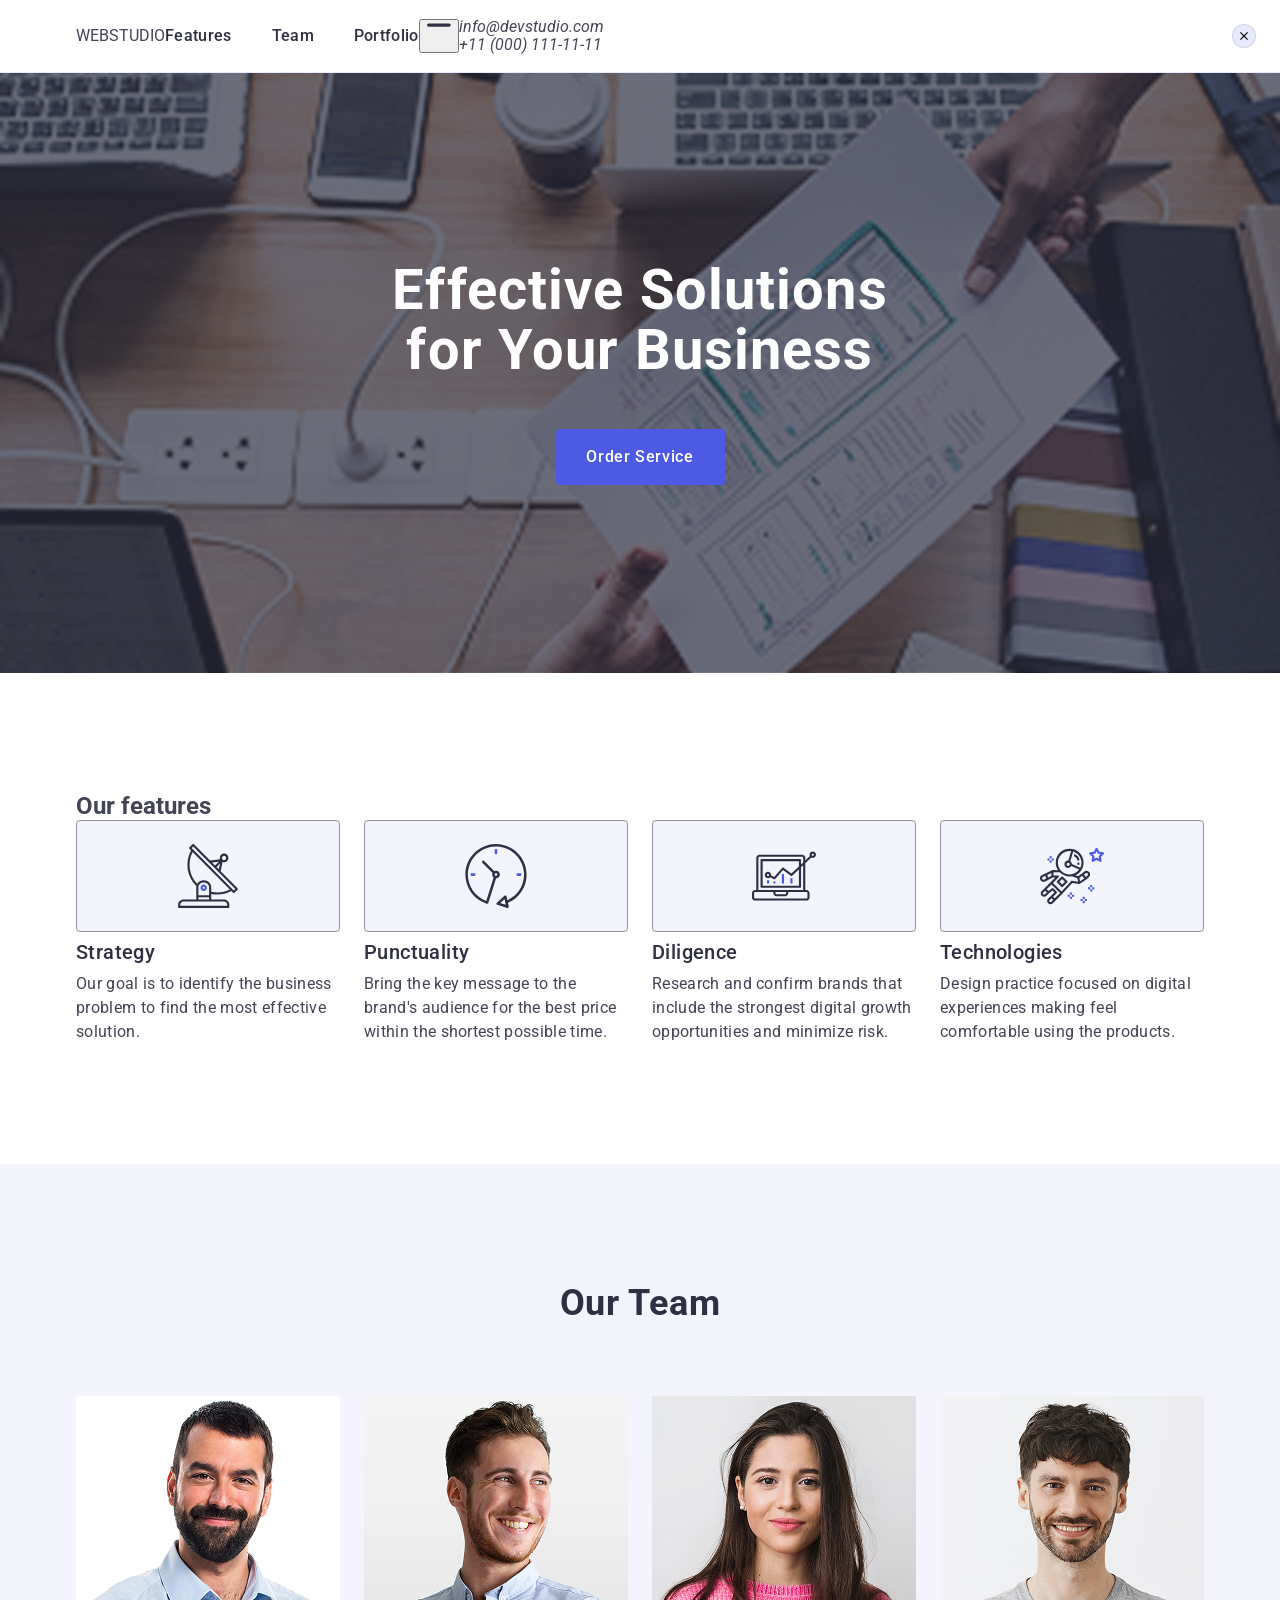
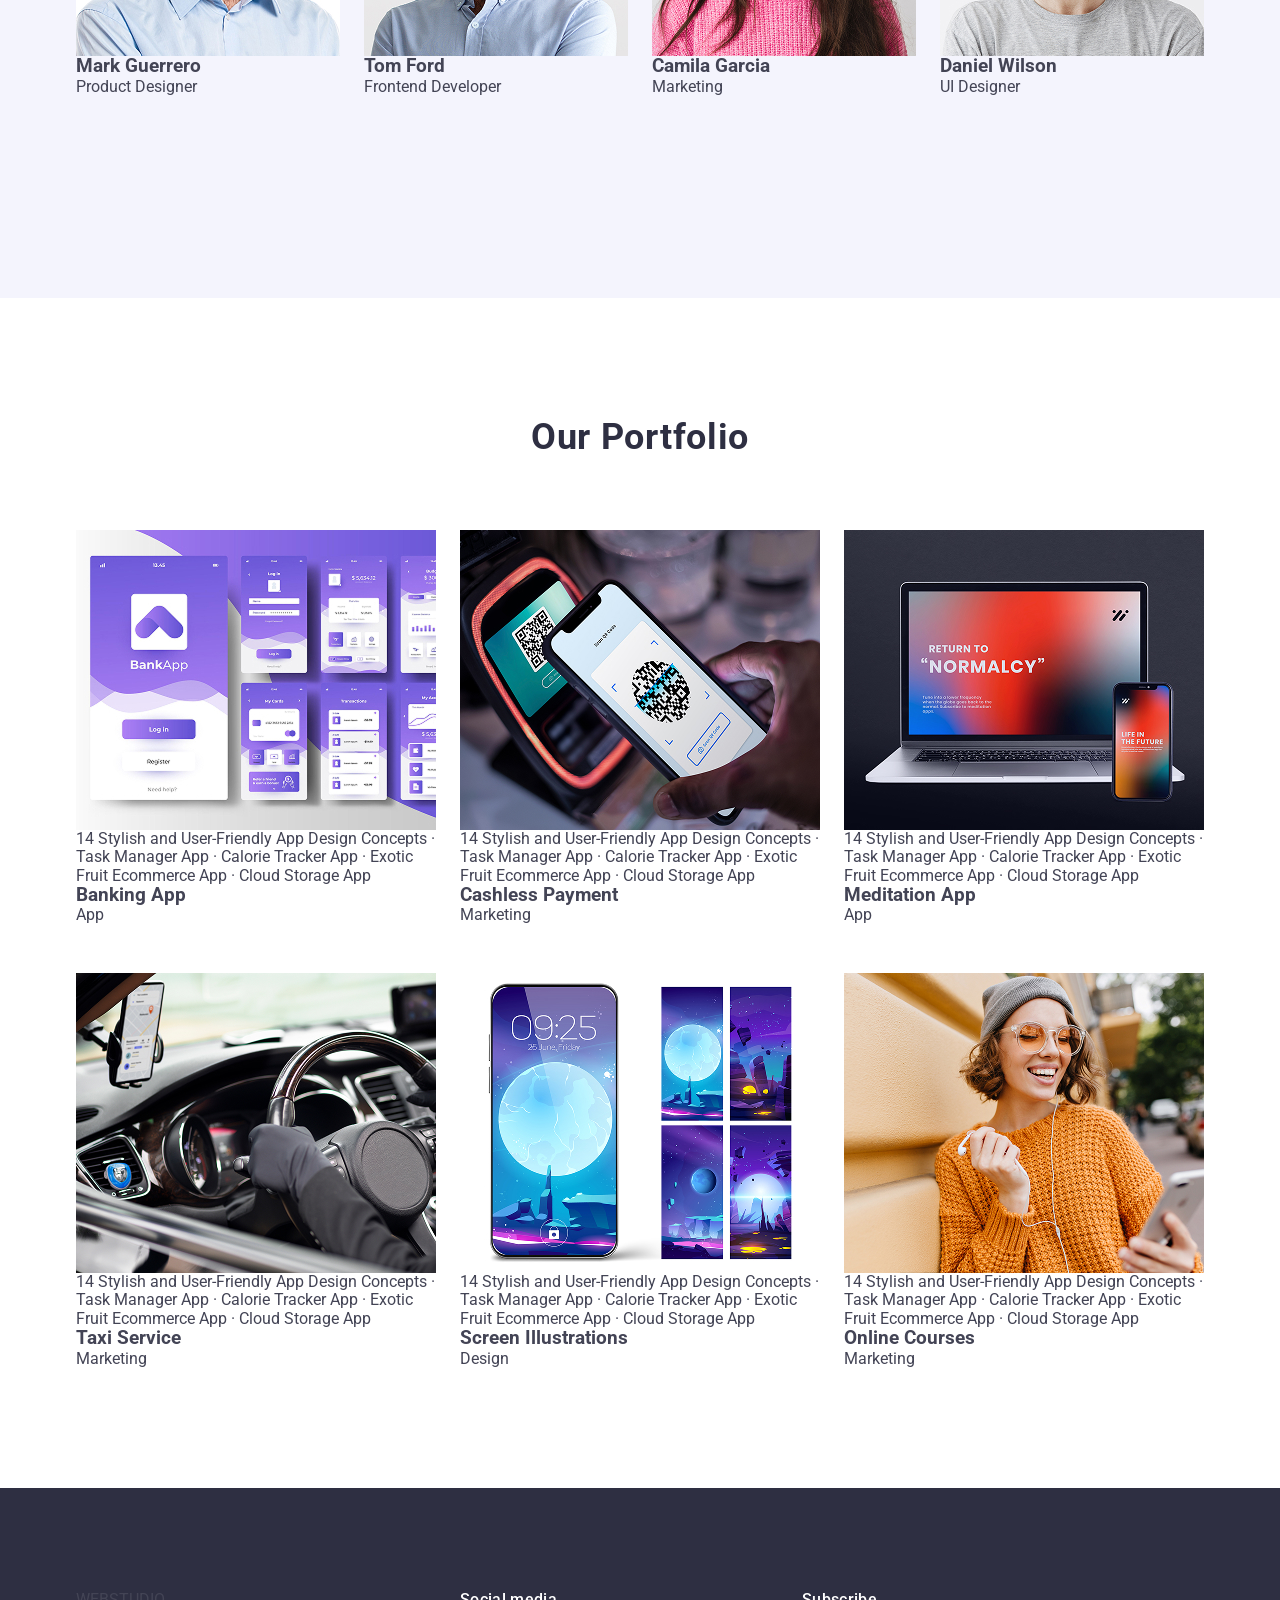
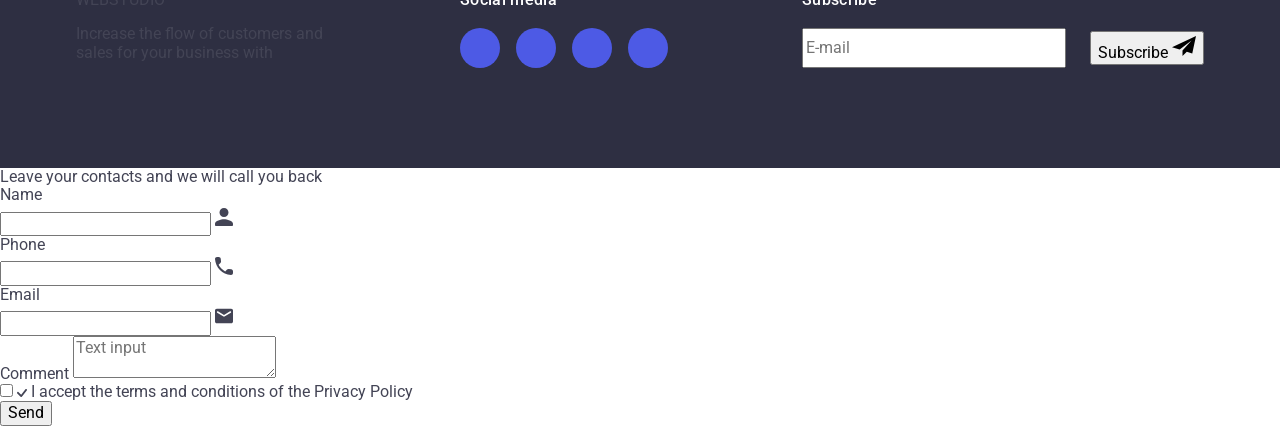
==== commit e38e163b: "iufghsui" ====
--- a/index.html
+++ b/index.html
@@ -67,7 +67,7 @@
       <!-- FEATURES -->
       <section id="features" class="section features-section">
         <div class="container">
-          <h2 class="visually-hidden">Our Features</h2>
+          <h2 class="visually-hidden">Our features</h2>
           <ul class="features-list">
             <li class="features-item">
               <div class="features-icon-wrapper">
@@ -524,6 +524,98 @@
         </div>
       </div>
     </footer>
+         <button type="button" class="modal-close-btn" data-modal-close>
+          <svg class="modal-close-icon" width="8" height="8">
+            <use href="./images/icons.svg#icon-close"></use>
+          </svg>
+        </button>
+
+        <p class="modal-title">Leave your contacts and we will call you back</p>
+
+        <form class="modal-form">
+          <div class="modal-field">
+            <label for="user-name" class="modal-label">Name</label>
+            <div class="modal-input-wrap">
+              <input
+                type="text"
+                name="user-name"
+                id="user-name"
+                class="modal-input"
+                required
+              />
+              <svg class="modal-icon" width="18" height="24">
+                <use href="./images/icons.svg#icon-person"></use>
+              </svg>
+            </div>
+          </div>
+
+          <div class="modal-field">
+            <label for="user-phone" class="modal-label">Phone</label>
+            <div class="modal-input-wrap">
+              <input
+                type="tel"
+                name="user-phone"
+                id="user-phone"
+                class="modal-input"
+                required
+              />
+              <svg class="modal-icon" width="18" height="24">
+                <use href="./images/icons.svg#icon-phone"></use>
+              </svg>
+            </div>
+          </div>
+
+          <div class="modal-field">
+            <label for="user-email" class="modal-label">Email</label>
+            <div class="modal-input-wrap">
+              <input
+                type="email"
+                name="user-email"
+                id="user-email"
+                class="modal-input"
+                required
+              />
+              <svg class="modal-icon" width="18" height="24">
+                <use href="./images/icons.svg#icon-email"></use>
+              </svg>
+            </div>
+          </div>
+
+          <div class="modal-field modal-comment-field">
+            <label for="user-comment" class="modal-label">Comment</label>
+            <textarea
+              name="user-comment"
+              id="user-comment"
+              placeholder="Text input"
+              class="modal-textarea"
+            ></textarea>
+          </div>
+
+          <div class="modal-field checkbox-field">
+            <input
+              type="checkbox"
+              name="privacy"
+              value="true"
+              id="user-privacy"
+              class="modal-checkbox visually-hidden"
+              required
+            />
+            <label for="user-privacy" class="check-text">
+              <span class="custom-checkbox">
+                <svg class="checbox-icon" width="10" height="8">
+                  <use href="./images/icons.svg#icon-send"></use>
+                </svg>
+              </span>
+              I accept the terms and conditions of the
+              <a href="#">Privacy Policy</a>
+            </label>
+          </div>
+
+          <button type="submit" class="modal-submit-btn">Send</button>
+        </form>
+      </div>
+    </div>
+  </body>
 
 <div class="mobile-menu" id="mobile-menu">
   <div class="container mobile-menu-container">
@@ -590,6 +682,5 @@
         </li>
       </ul>
     </div>
-  </div>
   </body>
 </html>
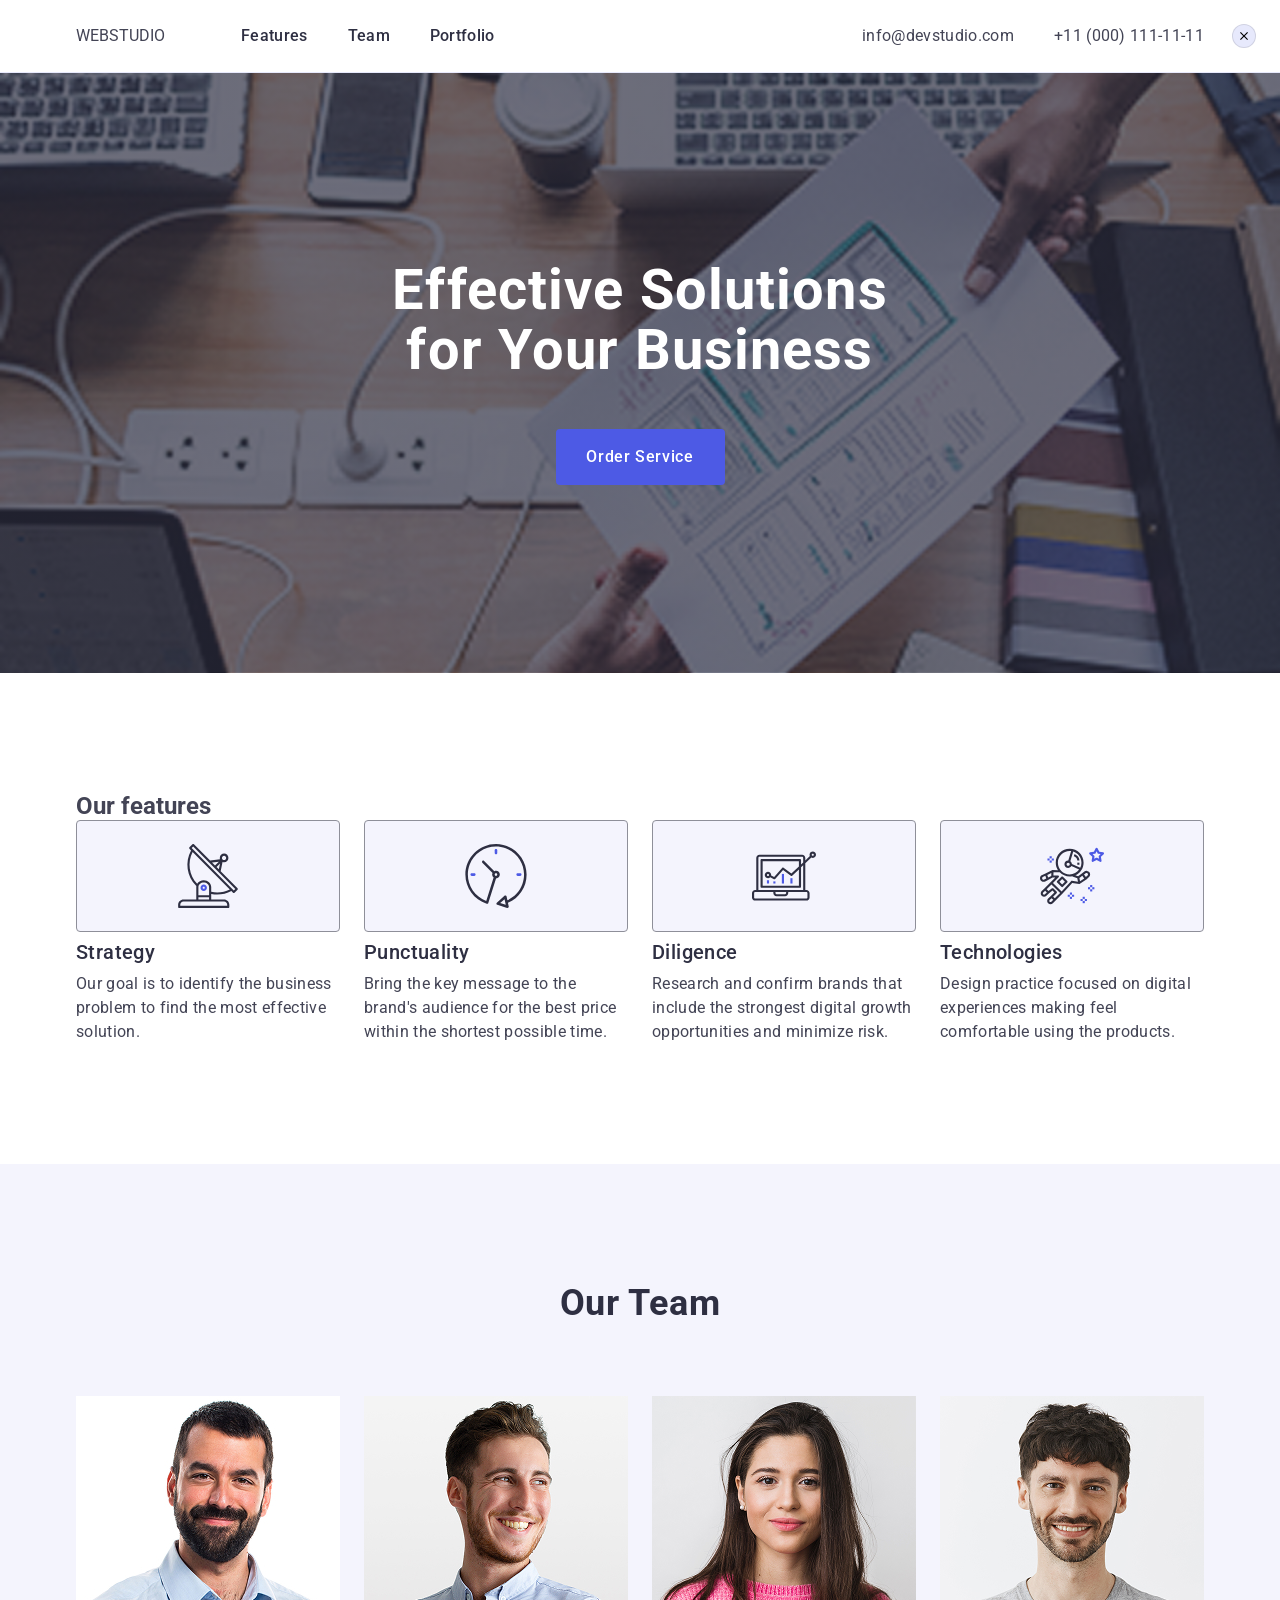
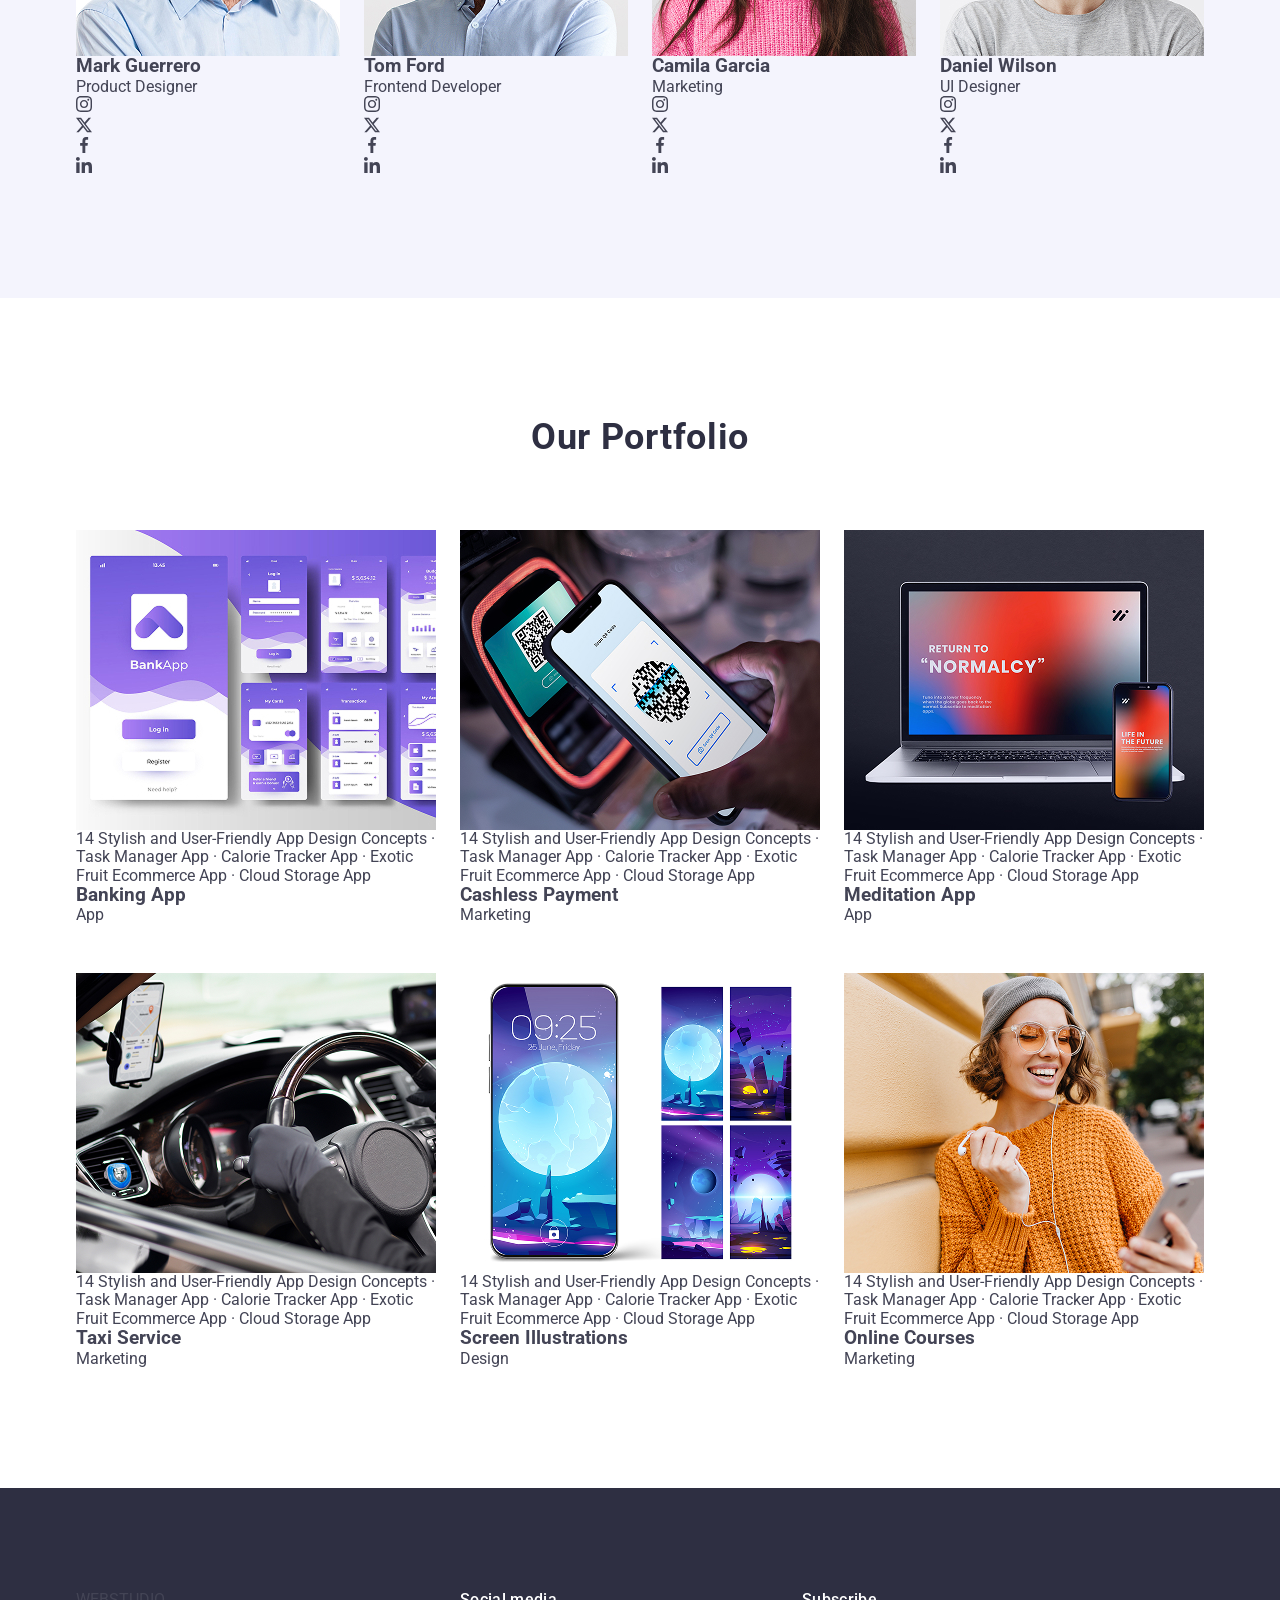
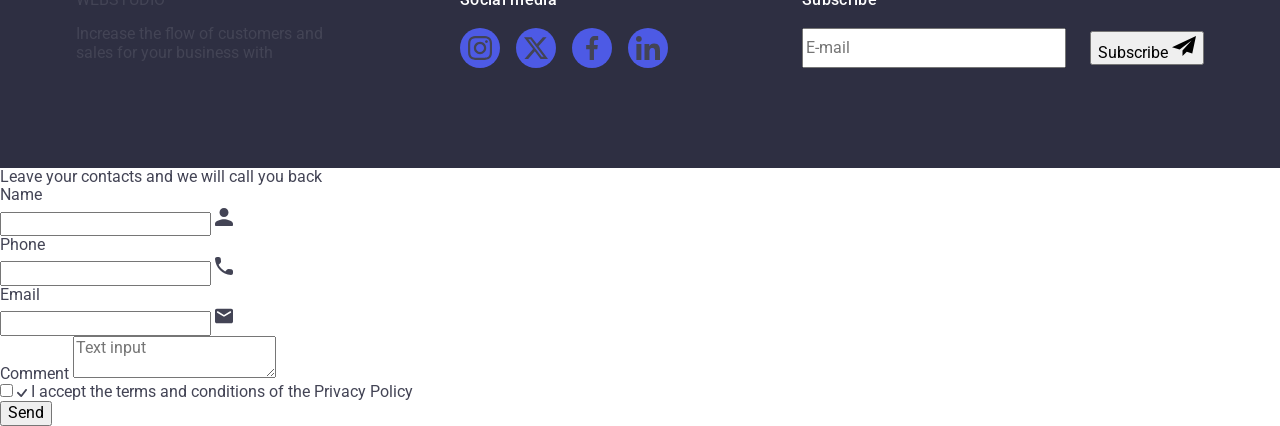
==== commit 7596968a: "sfsyy" ====
--- a/index.html
+++ b/index.html
@@ -524,7 +524,7 @@
         </div>
       </div>
     </footer>
-         <button type="button" class="modal-close-btn" data-modal-close>
+    <button type="button" class="modal-close-btn" data-modal-close>
           <svg class="modal-close-icon" width="8" height="8">
             <use href="./images/icons.svg#icon-close"></use>
           </svg>
@@ -614,8 +614,7 @@
           <button type="submit" class="modal-submit-btn">Send</button>
         </form>
       </div>
-    </div>
-  </body>
+      </div>
 
 <div class="mobile-menu" id="mobile-menu">
   <div class="container mobile-menu-container">
@@ -655,28 +654,28 @@
         <li class="mobile-menu-social-item">
           <a class="mobile-menu-social-link" href="">
             <svg class="mobile-menu-social-icon" width="24" height="24">
-              <use href="./images/icons.svg#icon-instagram"></use>
+              <use href="./images/icons.svg#instagram"></use>
             </svg>
           </a>
         </li>
         <li class="mobile-menu-social-item">
           <a class="mobile-menu-social-link" href="">
             <svg class="mobile-menu-social-icon" width="24" height="24">
-              <use href="./images/icons.svg#icon-twitter"></use>
+              <use href="./images/icons.svg#twitter"></use>
             </svg>
           </a>
         </li>
         <li class="mobile-menu-social-item">
           <a class="mobile-menu-social-link" href="">
             <svg class="mobile-menu-social-icon" width="24" height="24">
-              <use href="./images/icons.svg#icon-facebook"></use>
+              <use href="./images/icons.svg#facebook"></use>
             </svg>
           </a>
         </li>
         <li class="mobile-menu-social-item">
           <a class="mobile-menu-social-link" href="">
             <svg class="mobile-menu-social-icon" width="24" height="24">
-              <use href="./images/icons.svg#icon-linkedin"></use>
+              <use href="./images/icons.svg#linkedin"></use>
             </svg>
           </a>
         </li>
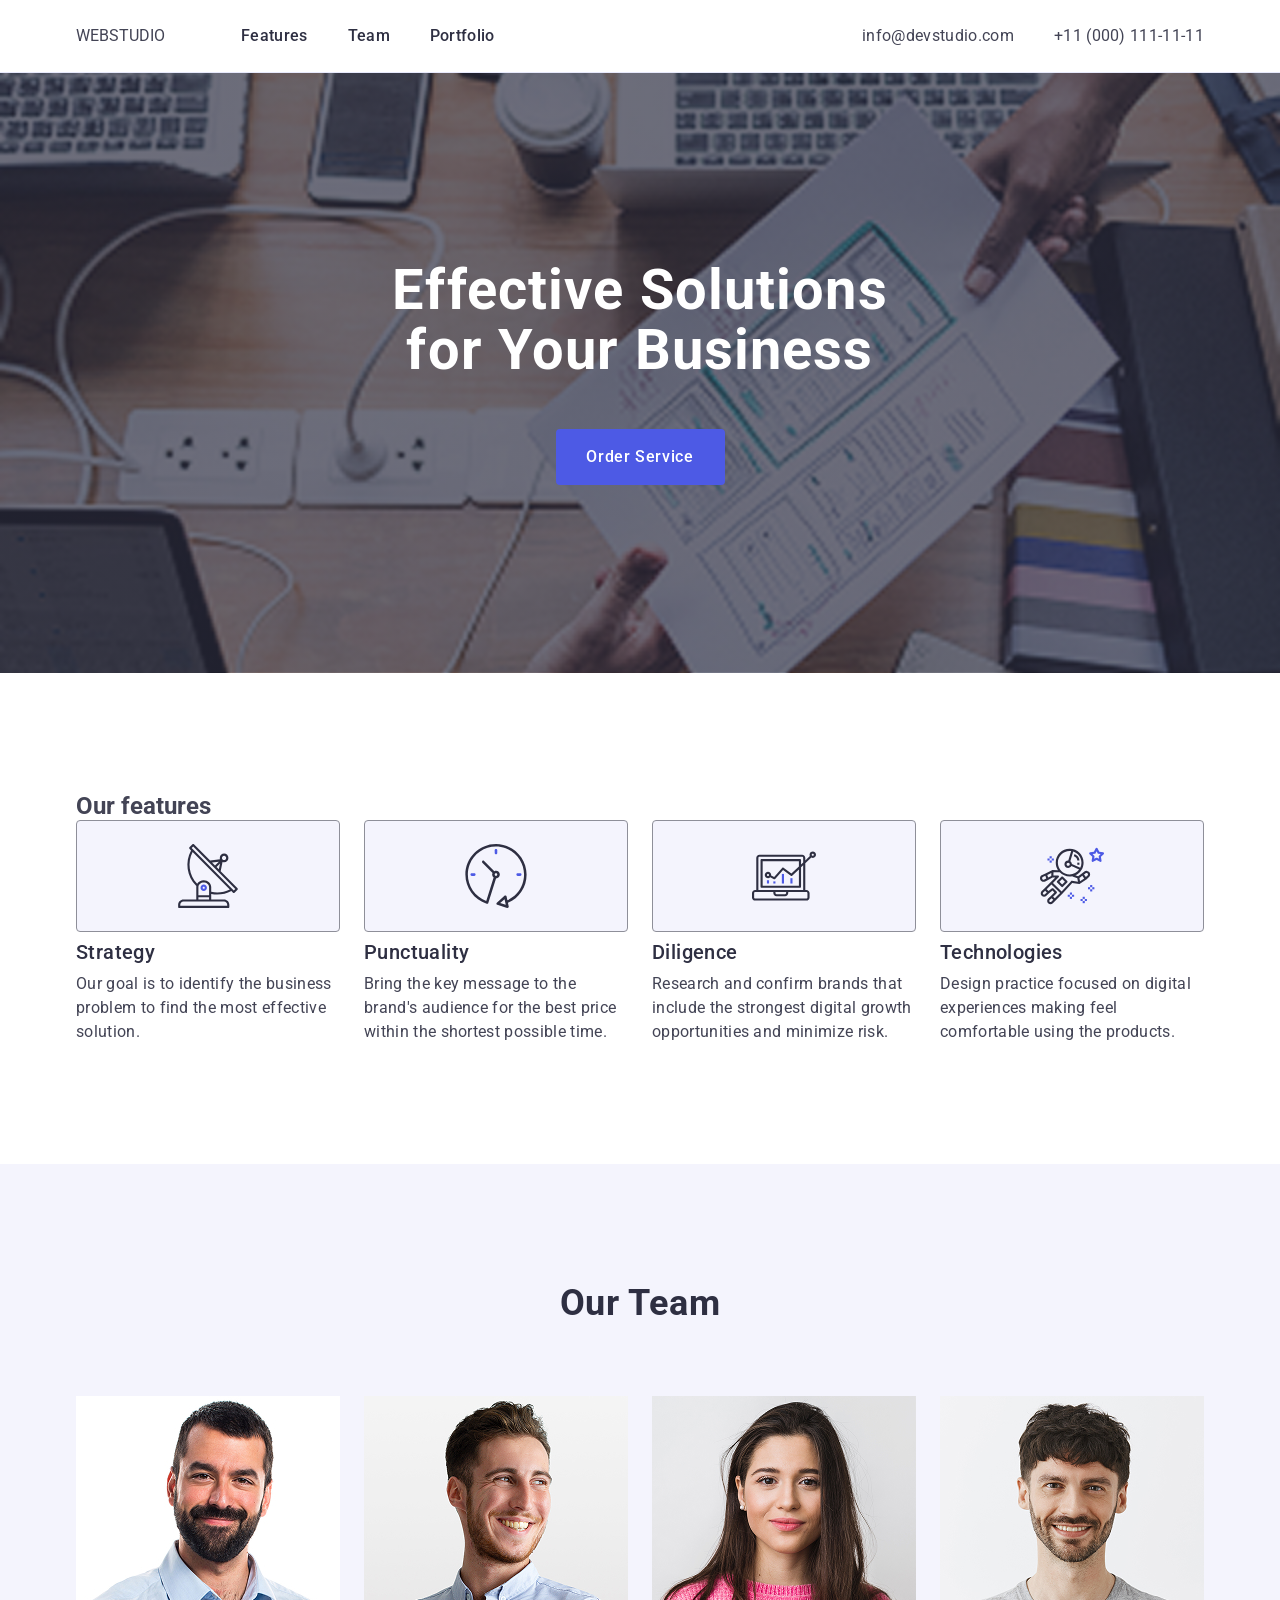
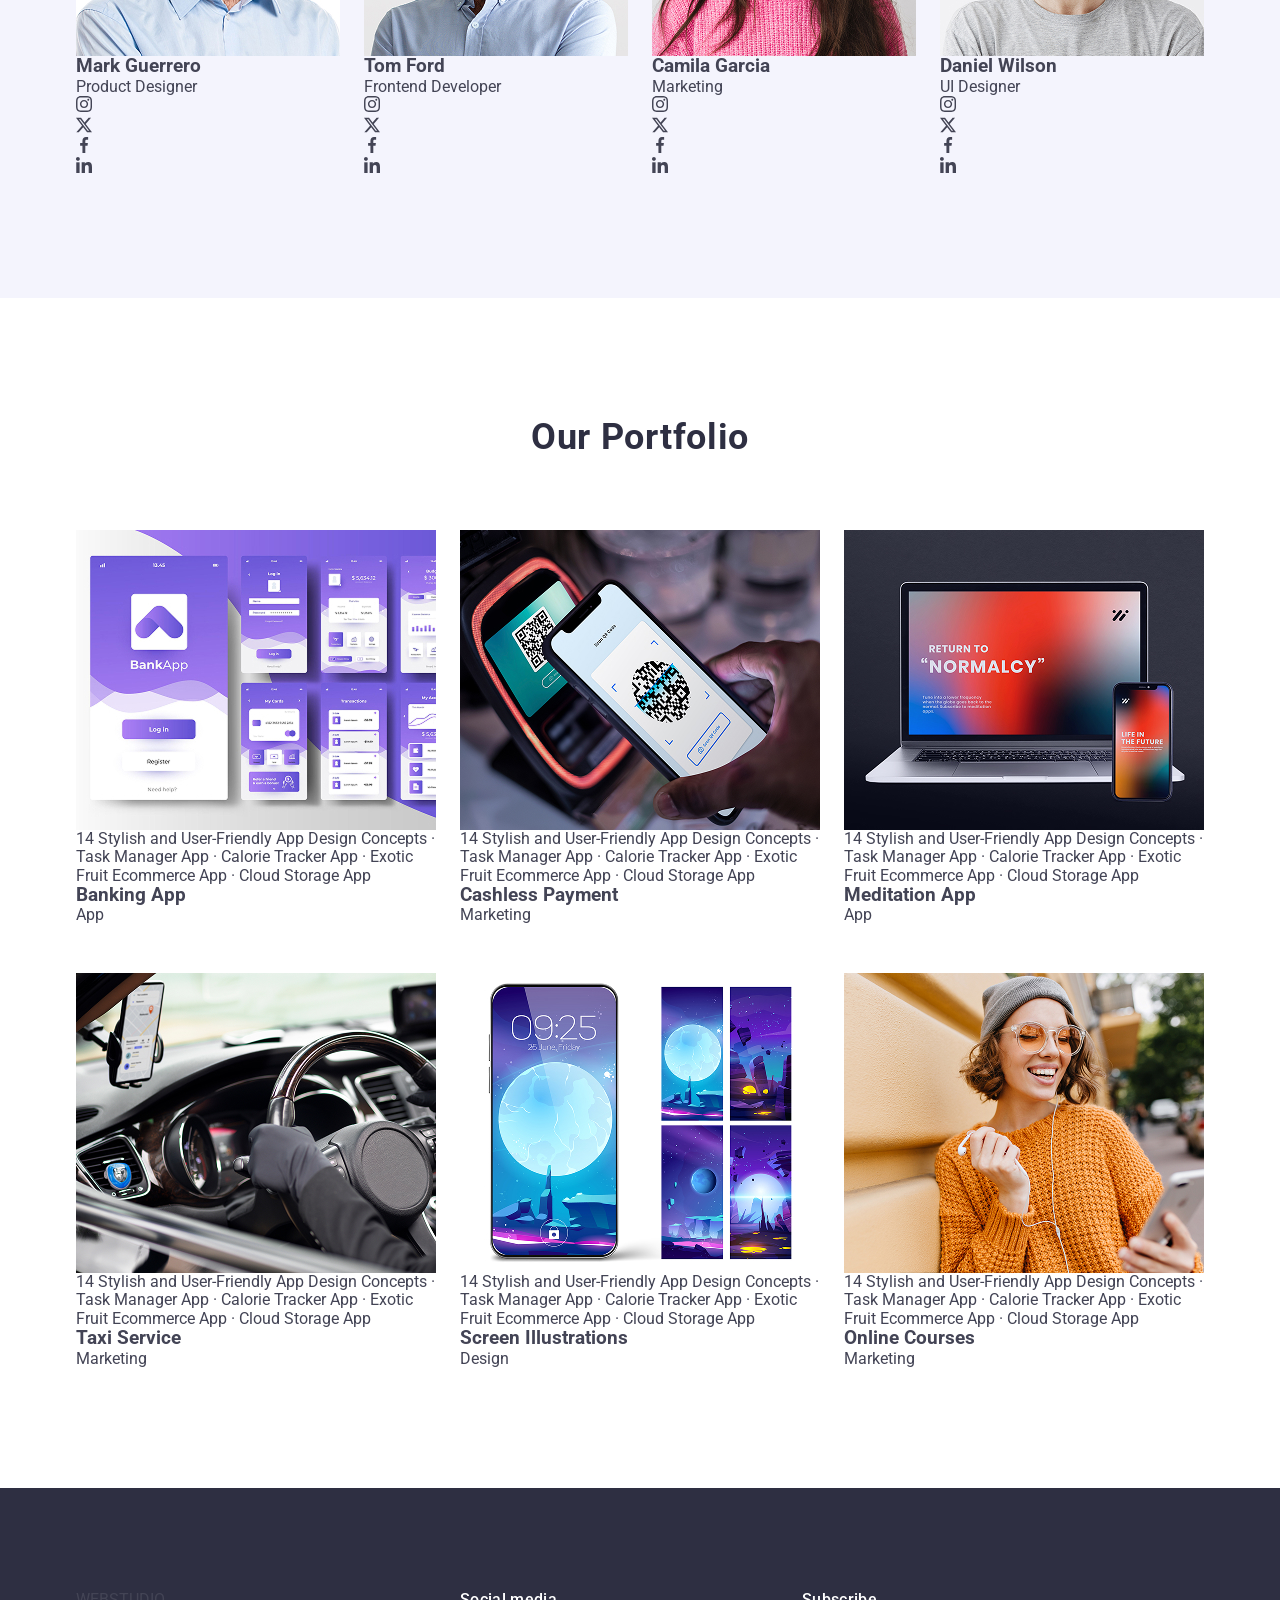
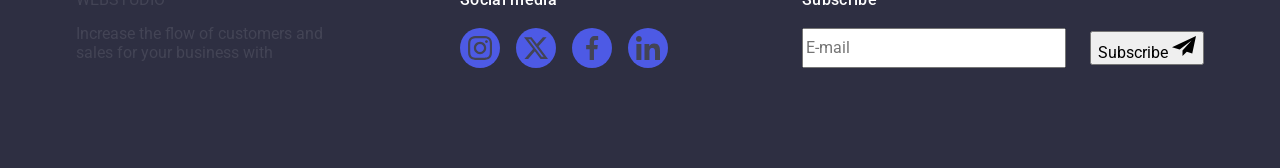
==== commit b5a8321e: "sfhweiuy" ====
--- a/index.html
+++ b/index.html
@@ -524,14 +524,15 @@
         </div>
       </div>
     </footer>
-    <button type="button" class="modal-close-btn" data-modal-close>
+
+    <div class="backdrop" id="modal" data-modal>
+      <div class="modal">
+        <button type="button" class="modal-close-btn" data-modal-close>
           <svg class="modal-close-icon" width="8" height="8">
             <use href="./images/icons.svg#icon-close"></use>
           </svg>
         </button>
-
         <p class="modal-title">Leave your contacts and we will call you back</p>
-
         <form class="modal-form">
           <div class="modal-field">
             <label for="user-name" class="modal-label">Name</label>
@@ -614,72 +615,84 @@
           <button type="submit" class="modal-submit-btn">Send</button>
         </form>
       </div>
+    </div>
+
+    <div class="mobile-menu" id="mobile-menu">
+      <div class="container mobile-menu-container">
+        <button class="mobile-menu-close-btn" type="button">
+          <svg class="mobile-menu-close-icon" width="8" height="8">
+            <use href="./images/icons.svg#icon-close"></use>
+          </svg>
+        </button>
+
+        <nav class="mobile-menu-nav">
+          <ul class="mobile-menu-nav-list">
+            <li class="mobile-menu-nav-item">
+              <a class="mobile-menu-nav-link active" href="./index.html"
+                >Studio</a
+              >
+            </li>
+            <li class="mobile-menu-nav-item">
+              <a class="mobile-menu-nav-link" href="#portfolio">Portfolio</a>
+            </li>
+            <li class="mobile-menu-nav-item">
+              <a class="mobile-menu-nav-link" href="#contacts">Contacts</a>
+            </li>
+          </ul>
+        </nav>
+
+        <div class="mobile-menu-contacts-wrapper">
+          <address class="mobile-menu-address">
+            <ul class="mobile-menu-address-list">
+              <li class="mobile-menu-address-item">
+                <a
+                  class="mobile-menu-address-link accent"
+                  href="tel:+110001111111"
+                  >+11 (000) 111-11-11</a
+                >
+              </li>
+              <li class="mobile-menu-address-item">
+                <a
+                  class="mobile-menu-address-link"
+                  href="mailto:info@devstudio.com"
+                  >info@devstudio.com</a
+                >
+              </li>
+            </ul>
+          </address>
+
+          <ul class="mobile-menu-social-list">
+            <li class="mobile-menu-social-item">
+              <a class="mobile-menu-social-link" href="">
+                <svg class="mobile-menu-social-icon" width="24" height="24">
+                  <use href="./images/icons.svg#instagram"></use>
+                </svg>
+              </a>
+            </li>
+            <li class="mobile-menu-social-item">
+              <a class="mobile-menu-social-link" href="">
+                <svg class="mobile-menu-social-icon" width="24" height="24">
+                  <use href="./images/icons.svg#twitter"></use>
+                </svg>
+              </a>
+            </li>
+            <li class="mobile-menu-social-item">
+              <a class="mobile-menu-social-link" href="">
+                <svg class="mobile-menu-social-icon" width="24" height="24">
+                  <use href="./images/icons.svg#facebook"></use>
+                </svg>
+              </a>
+            </li>
+            <li class="mobile-menu-social-item">
+              <a class="mobile-menu-social-link" href="">
+                <svg class="mobile-menu-social-icon" width="24" height="24">
+                  <use href="./images/icons.svg#linkedin"></use>
+                </svg>
+              </a>
+            </li>
+          </ul>
+        </div>
       </div>
-
-<div class="mobile-menu" id="mobile-menu">
-  <div class="container mobile-menu-container">
-    <button class="mobile-menu-close-btn" type="button">
-      <svg class="mobile-menu-close-icon" width="8" height="8">
-        <use href="./images/icons.svg#icon-close"></use>
-      </svg>
-    </button>
-
-    <nav class="mobile-menu-nav">
-      <ul class="mobile-menu-nav-list">
-        <li class="mobile-menu-nav-item">
-          <a class="mobile-menu-nav-link active" href="./index.html">Studio</a>
-        </li>
-        <li class="mobile-menu-nav-item">
-          <a class="mobile-menu-nav-link" href="#portfolio">Portfolio</a>
-        </li>
-        <li class="mobile-menu-nav-item">
-          <a class="mobile-menu-nav-link" href="#contacts">Contacts</a>
-        </li>
-      </ul>
-    </nav>
-
-    <div class="mobile-menu-contacts-wrapper">
-      <address class="mobile-menu-address">
-        <ul class="mobile-menu-address-list">
-          <li class="mobile-menu-address-item">
-            <a class="mobile-menu-address-link accent" href="tel:+110001111111">+11 (000) 111-11-11</a>
-          </li>
-          <li class="mobile-menu-address-item">
-            <a class="mobile-menu-address-link" href="mailto:info@devstudio.com">info@devstudio.com</a>
-          </li>
-        </ul>
-      </address>
-
-      <ul class="mobile-menu-social-list">
-        <li class="mobile-menu-social-item">
-          <a class="mobile-menu-social-link" href="">
-            <svg class="mobile-menu-social-icon" width="24" height="24">
-              <use href="./images/icons.svg#instagram"></use>
-            </svg>
-          </a>
-        </li>
-        <li class="mobile-menu-social-item">
-          <a class="mobile-menu-social-link" href="">
-            <svg class="mobile-menu-social-icon" width="24" height="24">
-              <use href="./images/icons.svg#twitter"></use>
-            </svg>
-          </a>
-        </li>
-        <li class="mobile-menu-social-item">
-          <a class="mobile-menu-social-link" href="">
-            <svg class="mobile-menu-social-icon" width="24" height="24">
-              <use href="./images/icons.svg#facebook"></use>
-            </svg>
-          </a>
-        </li>
-        <li class="mobile-menu-social-item">
-          <a class="mobile-menu-social-link" href="">
-            <svg class="mobile-menu-social-icon" width="24" height="24">
-              <use href="./images/icons.svg#linkedin"></use>
-            </svg>
-          </a>
-        </li>
-      </ul>
     </div>
   </body>
 </html>
